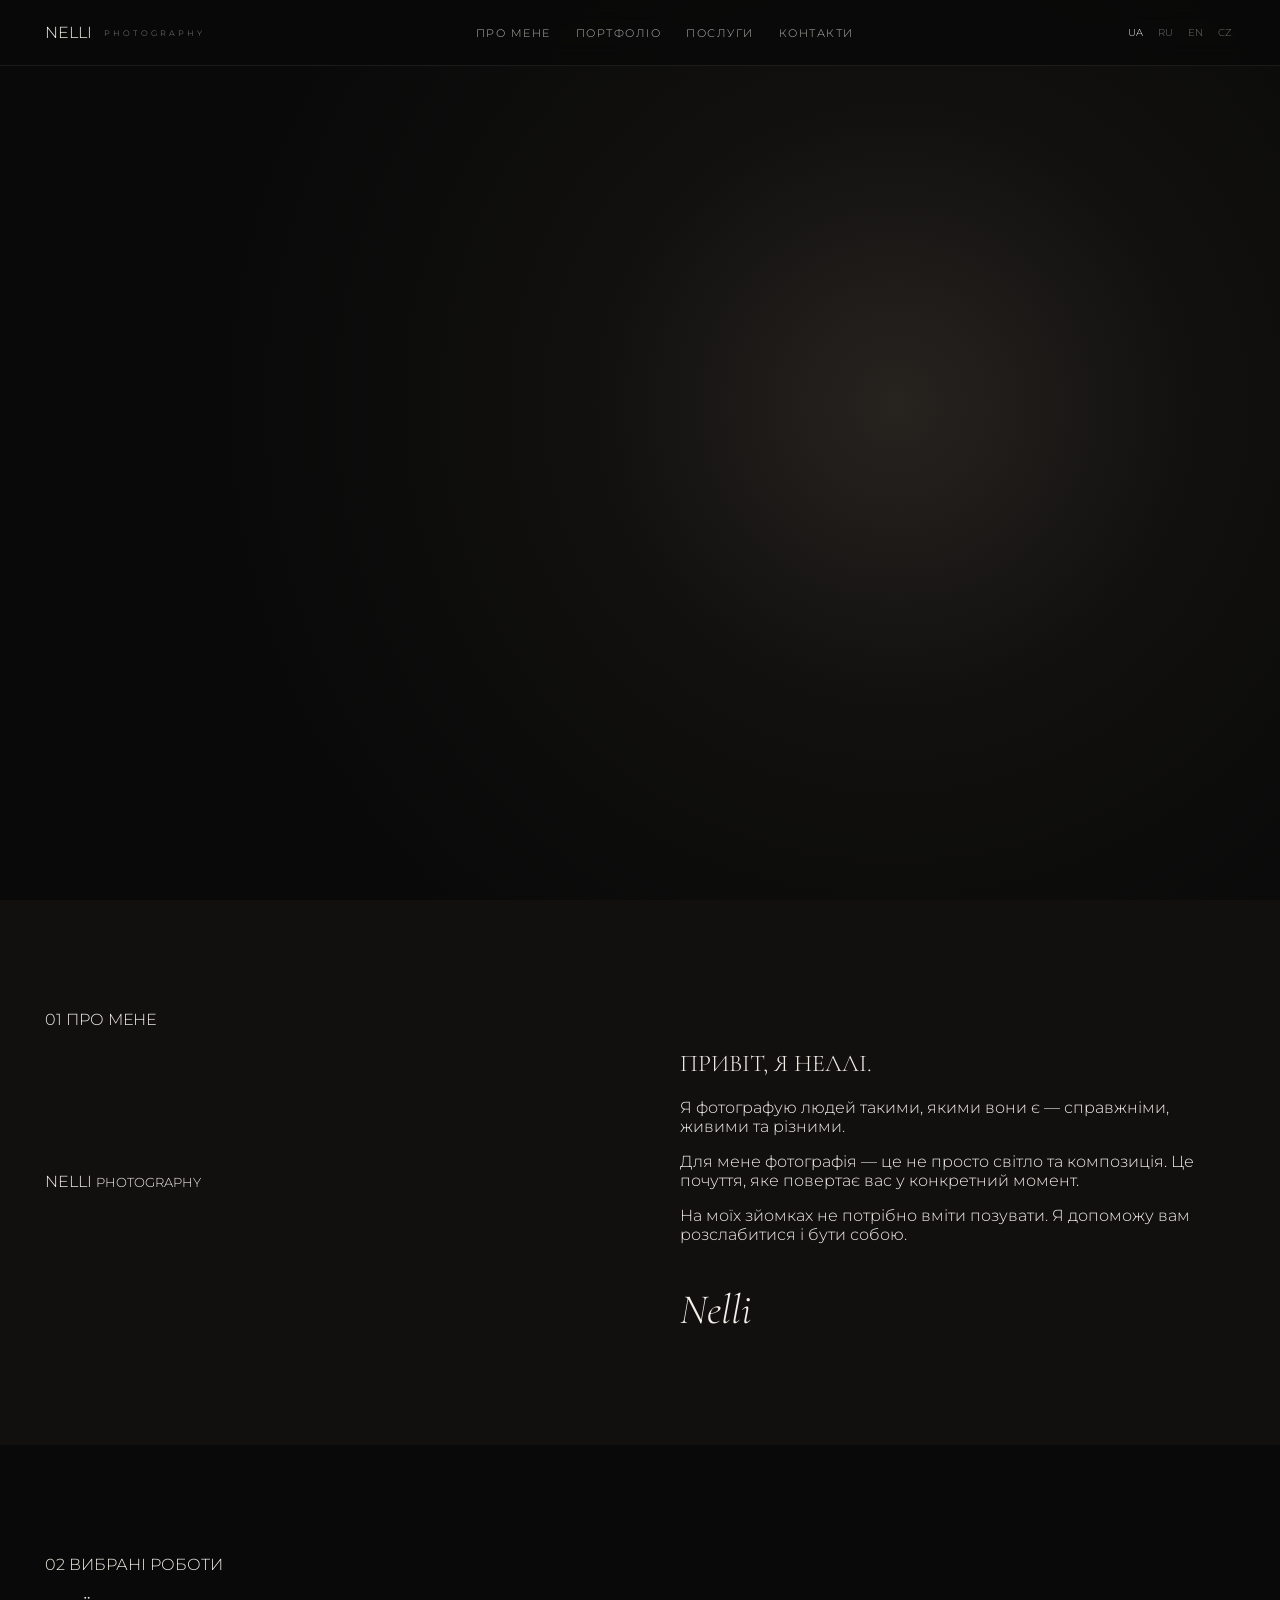
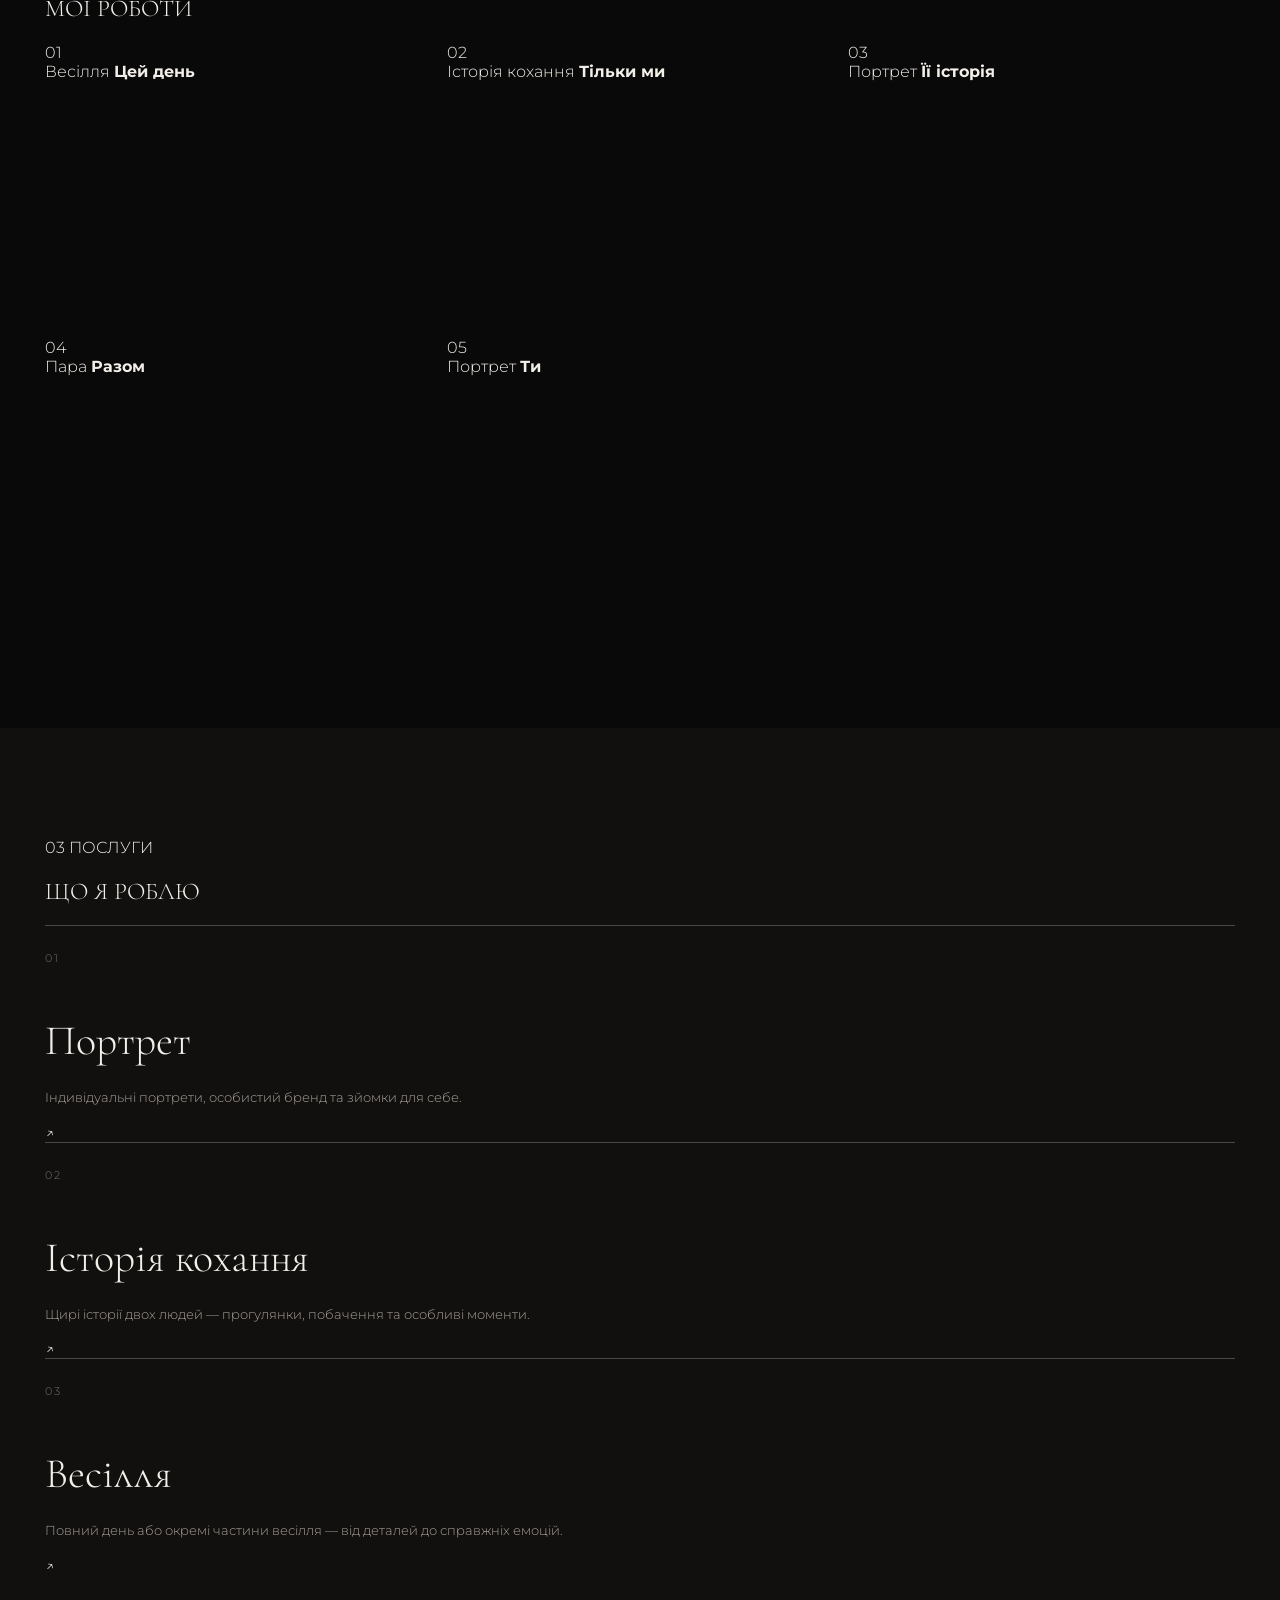
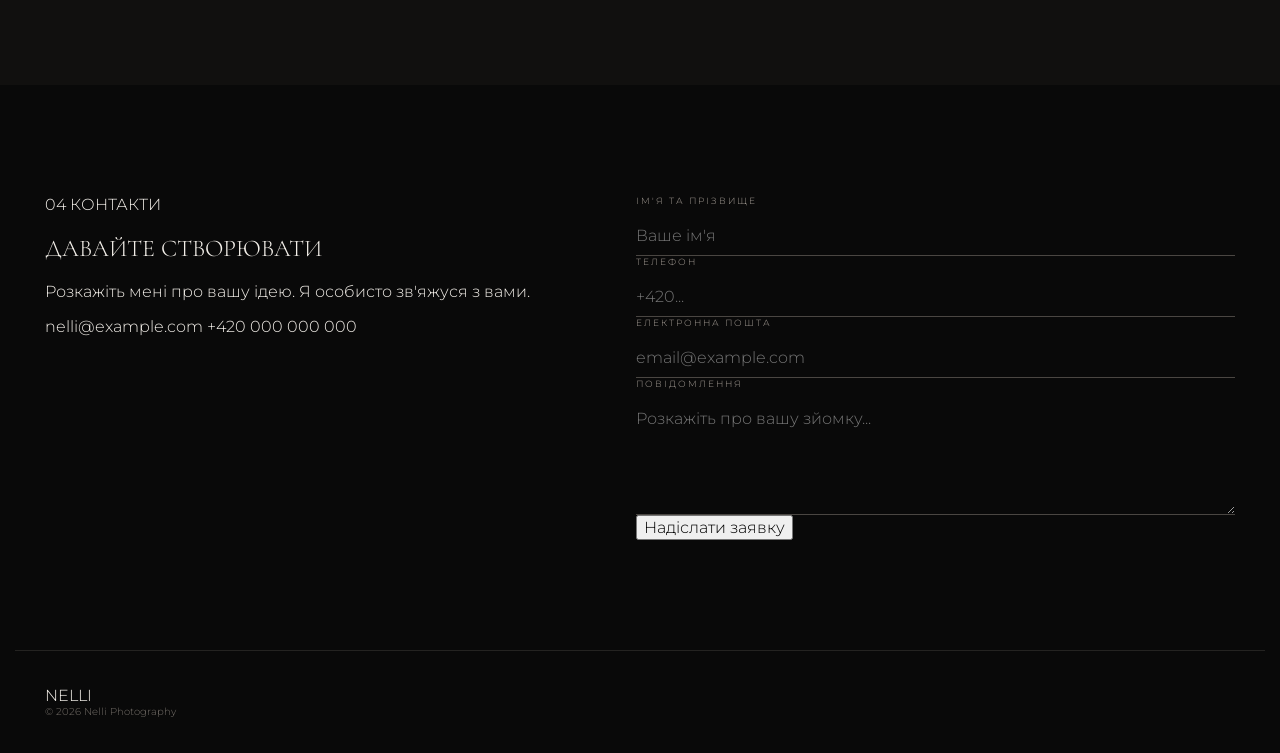
==== index.html @ fcbbcb60 "Refactor index.html for improved structure and content" ====
<!DOCTYPE html>
<html lang="uk">
<head>
    <meta charset="UTF-8">
    <meta name="viewport" content="width=device-width, initial-scale=1.0">

    <meta
        name="description"
        content="Nelli Photography — фотографія про людей, почуття та моменти."
    >

    <title>Nelli Photography</title>

    <link rel="preconnect" href="https://fonts.googleapis.com">
    <link rel="preconnect" href="https://fonts.gstatic.com" crossorigin>

    <link
        href="https://fonts.googleapis.com/css2?family=Cormorant+Garamond:wght@300;400;500;600;700&family=Montserrat:wght@300;400;500;600&display=swap"
        rel="stylesheet"
    >

    <link rel="stylesheet" href="style.css">
</head>

<body>

<header class="header">
    <div class="nav">

        <a href="#home" class="logo">
            <span class="logo-main">NELLI</span>
            <span class="logo-sub">PHOTOGRAPHY</span>
        </a>

        <nav class="nav-links">
            <a href="#about" data-t="aboutNav">Про мене</a>
            <a href="#portfolio" data-t="portfolioNav">Портфоліо</a>
            <a href="#services" data-t="servicesNav">Послуги</a>
            <a href="#contact" data-t="contactNav">Контакти</a>
        </nav>

        <div class="languages">
            <button class="lang active" data-lang="uk">UA</button>
            <button class="lang" data-lang="ru">RU</button>
            <button class="lang" data-lang="en">EN</button>
            <button class="lang" data-lang="cz">CZ</button>
        </div>

    </div>
</header>


<main>

    <!-- HERO -->

    <section class="hero" id="home">

        <div class="hero-overlay"></div>

        <div class="hero-content">

            <div class="eyebrow" data-t="heroEyebrow">
                ФОТОГРАФІЯ · ПРАГА · ЄВРОПА
            </div>

            <h1>
                <span data-t="hero1">ТВОЯ</span>
                <span data-t="hero2">ІСТОРІЯ</span>
            </h1>

            <p data-t="heroText">
                Фотографія про людей, почуття та моменти,
                які хочеться залишити з собою назавжди.
            </p>

            <a
                href="#contact"
                class="hero-button"
                data-t="heroButton"
            >
                Забронювати зйомку
            </a>

        </div>

        <div class="hero-bottom">
            <span>SCROLL</span>
            <span class="scroll-line"></span>
        </div>

    </section>


    <!-- ABOUT -->

    <section class="about section" id="about">

        <div class="container">

            <div class="section-label">
                <span>01</span>
                <span data-t="aboutEyebrow">ПРО МЕНЕ</span>
            </div>

            <div class="about-grid">

                <div class="about-image image-placeholder">
                    <div class="placeholder-inner">
                        <span>NELLI</span>
                        <small>PHOTOGRAPHY</small>
                    </div>
                </div>

                <div class="about-content">

                    <h2>
                        <span data-t="aboutTitle1">ПРИВІТ,</span>
                        <span data-t="aboutTitle2">Я НЕЛЛІ.</span>
                    </h2>

                    <div class="about-copy">

                        <p data-t="aboutText1">
                            Я фотографую людей такими, якими вони є —
                            справжніми, живими та різними.
                        </p>

                        <p data-t="aboutText2">
                            Для мене фотографія — це не просто світло
                            та композиція. Це почуття, яке повертає
                            вас у конкретний момент.
                        </p>

                        <p data-t="aboutText3">
                            На моїх зйомках не потрібно вміти позувати.
                            Я допоможу вам розслабитися і бути собою.
                        </p>

                    </div>

                    <div class="signature">Nelli</div>

                </div>

            </div>

        </div>

    </section>


    <!-- PORTFOLIO -->

    <section class="portfolio section" id="portfolio">

        <div class="container">

            <div class="section-heading">

                <div class="section-label">
                    <span>02</span>
                    <span data-t="portfolioEyebrow">
                        ВИБРАНІ РОБОТИ
                    </span>
                </div>

                <h2>
                    <span data-t="portfolioTitle1">МОЇ</span>
                    <span data-t="portfolioTitle2">РОБОТИ</span>
                </h2>

            </div>


            <div class="portfolio-grid">

                <article class="portfolio-item portfolio-large">
                    <div class="portfolio-placeholder">
                        <span>01</span>
                    </div>

                    <div class="portfolio-info">
                        <span data-t="wedding">Весілля</span>
                        <strong data-t="weddingWork">Цей день</strong>
                    </div>
                </article>


                <article class="portfolio-item portfolio-tall">
                    <div class="portfolio-placeholder">
                        <span>02</span>
                    </div>

                    <div class="portfolio-info">
                        <span data-t="love">Історія кохання</span>
                        <strong data-t="loveWork">Тільки ми</strong>
                    </div>
                </article>


                <article class="portfolio-item">
                    <div class="portfolio-placeholder">
                        <span>03</span>
                    </div>

                    <div class="portfolio-info">
                        <span data-t="portrait">Портрет</span>
                        <strong data-t="portraitWork">Її історія</strong>
                    </div>
                </article>


                <article class="portfolio-item">
                    <div class="portfolio-placeholder">
                        <span>04</span>
                    </div>

                    <div class="portfolio-info">
                        <span data-t="couple">Пара</span>
                        <strong data-t="coupleWork">Разом</strong>
                    </div>
                </article>


                <article class="portfolio-item">
                    <div class="portfolio-placeholder">
                        <span>05</span>
                    </div>

                    <div class="portfolio-info">
                        <span data-t="portrait">Портрет</span>
                        <strong data-t="youWork">Ти</strong>
                    </div>
                </article>

            </div>

        </div>

    </section>


    <!-- SERVICES -->

    <section class="services section" id="services">

        <div class="container">

            <div class="section-heading">

                <div class="section-label">
                    <span>03</span>
                    <span data-t="servicesEyebrow">ПОСЛУГИ</span>
                </div>

                <h2>
                    <span data-t="servicesTitle1">ЩО Я</span>
                    <span data-t="servicesTitle2">РОБЛЮ</span>
                </h2>

            </div>


            <div class="services-list">

                <article class="service">
                    <div class="service-number">01</div>

                    <div class="service-main">
                        <h3 data-t="portraitTitle">Портрет</h3>
                        <p data-t="portraitText">
                            Індивідуальні портрети, особистий бренд
                            та зйомки для себе.
                        </p>
                    </div>

                    <span class="service-arrow">↗</span>
                </article>


                <article class="service">
                    <div class="service-number">02</div>

                    <div class="service-main">
                        <h3 data-t="loveTitle">Історія кохання</h3>
                        <p data-t="loveText">
                            Щирі історії двох людей —
                            прогулянки, побачення та особливі моменти.
                        </p>
                    </div>

                    <span class="service-arrow">↗</span>
                </article>


                <article class="service">
                    <div class="service-number">03</div>

                    <div class="service-main">
                        <h3 data-t="weddingTitle">Весілля</h3>
                        <p data-t="weddingText">
                            Повний день або окремі частини весілля —
                            від деталей до справжніх емоцій.
                        </p>
                    </div>

                    <span class="service-arrow">↗</span>
                </article>

            </div>

        </div>

    </section>


    <!-- CONTACT -->

    <section class="contact section" id="contact">

        <div class="container">

            <div class="contact-grid">

                <div class="contact-intro">

                    <div class="section-label">
                        <span>04</span>
                        <span data-t="contactEyebrow">
                            КОНТАКТИ
                        </span>
                    </div>

                    <h2>
                        <span data-t="contactTitle1">ДАВАЙТЕ</span>
                        <span data-t="contactTitle2">СТВОРЮВАТИ</span>
                    </h2>

                    <p data-t="contactText">
                        Розкажіть мені про вашу ідею.
                        Я особисто зв'яжуся з вами.
                    </p>

                    <div class="contact-details">
                        <a href="mailto:nelli@example.com">
                            nelli@example.com
                        </a>

                        <a href="tel:+420000000000">
                            +420 000 000 000
                        </a>
                    </div>

                </div>


                <form
                    class="booking-form"
                    id="bookingForm"
                >

                    <div class="form-row">

                        <div class="field">
                            <label
                                for="name"
                                data-t="nameLabel"
                            >
                                Ім'я та прізвище
                            </label>

                            <input
                                id="name"
                                name="name"
                                type="text"
                                required
                                autocomplete="name"
                                data-placeholder="name"
                                placeholder="Ваше ім'я"
                            >
                        </div>


                        <div class="field">
                            <label
                                for="phone"
                                data-t="phoneLabel"
                            >
                                Телефон
                            </label>

                            <input
                                id="phone"
                                name="phone"
                                type="tel"
                                required
                                autocomplete="tel"
                                data-placeholder="phone"
                                placeholder="+420..."
                            >
                        </div>

                    </div>


                    <div class="field">
                        <label
                            for="email"
                            data-t="emailLabel"
                        >
                            Електронна пошта
                        </label>

                        <input
                            id="email"
                            name="email"
                            type="email"
                            autocomplete="email"
                            data-placeholder="email"
                            placeholder="email@example.com"
                        >
                    </div>


                    <div class="field">
                        <label
                            for="message"
                            data-t="messageLabel"
                        >
                            Повідомлення
                        </label>

                        <textarea
                            id="message"
                            name="message"
                            rows="5"
                            data-placeholder="message"
                            placeholder="Розкажіть про вашу зйомку..."
                        ></textarea>
                    </div>


                    <div class="form-footer">

                        <div
                            id="formMessage"
                            class="form-message"
                            aria-live="polite"
                        ></div>

                        <button
                            type="submit"
                            id="submitButton"
                            class="submit-button"
                            data-t="submit"
                        >
                            Надіслати заявку
                        </button>

                    </div>

                </form>

            </div>

        </div>

    </section>

</main>


<footer class="footer">

    <div class="footer-inner">

        <div class="footer-brand">
            NELLI
        </div>

        <div
            class="footer-copy"
            data-t="footer"
        >
            © 2026 Nelli Photography
        </div>

    </div>

</footer>


<script src="script.js"></script>

</body>
</html>
---- style.css ----
* {
  box-sizing: border-box;
  }

html {
scroll-behavior: smooth;
}

body {
margin: 0;
background: #090909;
color: #f2eee8;
font-family: "Montserrat", sans-serif;
font-weight: 300;
}

a {
color: inherit;
text-decoration: none;
}

button,
input,
textarea {
font: inherit;
}

header {
position: fixed;
top: 0;
left: 0;
width: 100%;
z-index: 100;
background: rgba(9, 9, 9, 0.92);
backdrop-filter: blur(12px);
border-bottom: 1px solid rgba(255,255,255,0.08);
}

.nav {
max-width: 1250px;
margin: auto;
padding: 22px 30px;
display: flex;
align-items: center;
justify-content: space-between;
}

.logo {
display: flex;
align-items: center;
gap: 12px;
}

.logo-mark {
width: 38px;
height: 38px;
border: 1px solid #f2eee8;
border-radius: 50%;
display: flex;
align-items: center;
justify-content: center;
font-family: "Cormorant Garamond", serif;
font-size: 24px;
}

.logo-name {
font-size: 17px;
letter-spacing: 5px;
}

.logo-sub {
font-size: 8px;
letter-spacing: 3px;
opacity: 0.55;
}

.nav-right {
display: flex;
align-items: center;
gap: 35px;
}

.nav-links {
display: flex;
gap: 25px;
}

.nav-links a {
font-size: 11px;
letter-spacing: 1.5px;
text-transform: uppercase;
opacity: 0.75;
transition: 0.25s;
}

.nav-links a:hover {
opacity: 1;
}

.languages {
display: flex;
gap: 7px;
}

.lang {
background: transparent;
border: 0;
color: #f2eee8;
opacity: 0.45;
cursor: pointer;
font-size: 10px;
padding: 4px;
}

.lang.active {
opacity: 1;
}

.hero {
min-height: 100vh;
display: flex;
align-items: center;
position: relative;
overflow: hidden;
}

.hero::before {
content: "";
position: absolute;
inset: 0;
background:
radial-gradient(circle at 70% 45%, #27231f 0%, #11100f 30%, #090909 68%);
}

.hero-inner {
position: relative;
z-index: 1;
max-width: 1250px;
width: 100%;
margin: auto;
padding: 150px 30px 80px;
}

.eyebrow {
color: #aaa29a;
font-size: 10px;
letter-spacing: 3px;
text-transform: uppercase;
margin-bottom: 25px;
}

h1,
h2,
h3 {
font-family: "Cormorant Garamond", serif;
font-weight: 300;
}

h1 {
margin: 0;
font-size: clamp(70px, 12vw, 170px);
line-height: 0.78;
letter-spacing: -5px;
}

.hero-text {
max-width: 470px;
margin: 45px 0 35px;
line-height: 1.8;
color: #aaa29a;
font-size: 14px;
}

.button,
.submit {
display: inline-block;
border: 1px solid #8f8880;
background: transparent;
color: #f2eee8;
padding: 15px 24px;
text-transform: uppercase;
letter-spacing: 2px;
font-size: 10px;
cursor: pointer;
transition: 0.25s;
}

.button:hover,
.submit:hover {
background: #f2eee8;
color: #090909;
}

.container {
max-width: 1250px;
margin: auto;
padding: 110px 30px;
}

.about {
background: #11100f;
}

.about-grid {
display: grid;
grid-template-columns: 1fr 1fr;
gap: 80px;
align-items: center;
}

.about-photo {
min-height: 650px;
}

.photo-placeholder {
background:
linear-gradient(135deg, #24211e, #121110);
display: flex;
align-items: center;
justify-content: center;
overflow: hidden;
}

.placeholder-text {
color: rgba(255,255,255,0.16);
text-align: center;
font-family: "Cormorant Garamond", serif;
font-size: 35px;
letter-spacing: 8px;
}

.section-title h2 {
margin: 0 0 45px;
font-size: clamp(55px, 7vw, 100px);
line-height: 0.8;
letter-spacing: -3px;
}

.about-text,
.contact-text {
max-width: 570px;
color: #aaa29a;
font-size: 14px;
line-height: 1.9;
margin-bottom: 25px;
}

.signature {
font-family: "Cormorant Garamond", serif;
font-size: 42px;
font-style: italic;
margin-top: 40px;
}

.portfolio {
background: #090909;
}

.portfolio-grid {
display: grid;
grid-template-columns: repeat(3, 1fr);
grid-auto-rows: 280px;
gap: 15px;
}

.work {
position: relative;
overflow: hidden;
min-height: 280px;
}

.work.big {
grid-column: span 2;
grid-row: span 2;
}

.work.tall {
grid-row: span 2;
}

.work .photo-placeholder {
width: 100%;
height: 100%;
}

.work-info {
position: absolute;
left: 20px;
bottom: 20px;
display: flex;
flex-direction: column;
gap: 5px;
z-index: 2;
}

.work-info small {
font-size: 9px;
letter-spacing: 2px;
text-transform: uppercase;
color: #aaa29a;
}

.work-info strong {
font-family: "Cormorant Garamond", serif;
font-size: 25px;
font-weight: 400;
}

.services {
background: #11100f;
}

.services-grid {
display: grid;
grid-template-columns: repeat(3, 1fr);
gap: 50px;
}

.service {
border-top: 1px solid #4a4642;
padding-top: 25px;
}

.service-number {
color: #77716b;
font-size: 11px;
letter-spacing: 2px;
}

.service h3 {
font-size: 42px;
margin: 50px 0 20px;
}

.service p {
color: #aaa29a;
line-height: 1.8;
font-size: 13px;
}

.contact {
background: #090909;
}

.contact-grid {
display: grid;
grid-template-columns: 0.9fr 1.1fr;
gap: 100px;
}

.contact-links {
display: flex;
flex-direction: column;
gap: 12px;
margin-top: 45px;
}

.contact-links a {
color: #aaa29a;
font-size: 13px;
}

.booking {
border-top: 1px solid #4a4642;
padding-top: 30px;
}

.form-grid {
display: grid;
grid-template-columns: 1fr 1fr;
gap: 30px 20px;
}

.field {
display: flex;
flex-direction: column;
gap: 10px;
}

.field.full {
grid-column: 1 / -1;
}

.field label {
color: #aaa29a;
font-size: 9px;
letter-spacing: 2px;
text-transform: uppercase;
}

.field input,
.field textarea {
width: 100%;
background: transparent;
border: 0;
border-bottom: 1px solid #4a4642;
color: #f2eee8;
outline: none;
padding: 10px 0;
}

.field textarea {
min-height: 100px;
resize: vertical;
}

.form-bottom {
margin-top: 35px;
display: flex;
align-items: center;
justify-content: space-between;
gap: 20px;
}

#formMessage {
font-size: 11px;
color: #aaa29a;
}

.submit:disabled {
opacity: 0.5;
cursor: wait;
}

footer {
border-top: 1px solid #242321;
}

.footer {
max-width: 1250px;
margin: auto;
padding: 35px 30px;
display: flex;
justify-content: space-between;
align-items: center;
}

.footer-name {
letter-spacing: 5px;
font-size: 12px;
}

.footer-copy {
color: #77716b;
font-size: 10px;
}

@media (max-width: 800px) {

```
.nav {
    padding: 16px 20px;
}

.nav-right {
    gap: 15px;
}

.nav-links {
    display: none;
}

.hero-inner {
    padding: 130px 20px 70px;
}

h1 {
    font-size: 75px;
}

.container {
    padding: 80px 20px;
}

.about-grid,
.contact-grid {
    grid-template-columns: 1fr;
    gap: 50px;
}

.about-photo {
    min-height: 450px;
}

.portfolio-grid {
    grid-template-columns: 1fr 1fr;
    grid-auto-rows: 230px;
}

.work.big {
    grid-column: span 2;
    grid-row: span 1;
}

.work.tall {
    grid-row: span 1;
}

.services-grid {
    grid-template-columns: 1fr;
    gap: 45px;
}

.form-grid {
    grid-template-columns: 1fr;
}

.field.full {
    grid-column: auto;
}

.form-bottom {
    align-items: flex-start;
    flex-direction: column;
}

.footer {
    padding: 30px 20px;
    flex-direction: column;
    gap: 15px;
    align-items: flex-start;
}
```

}
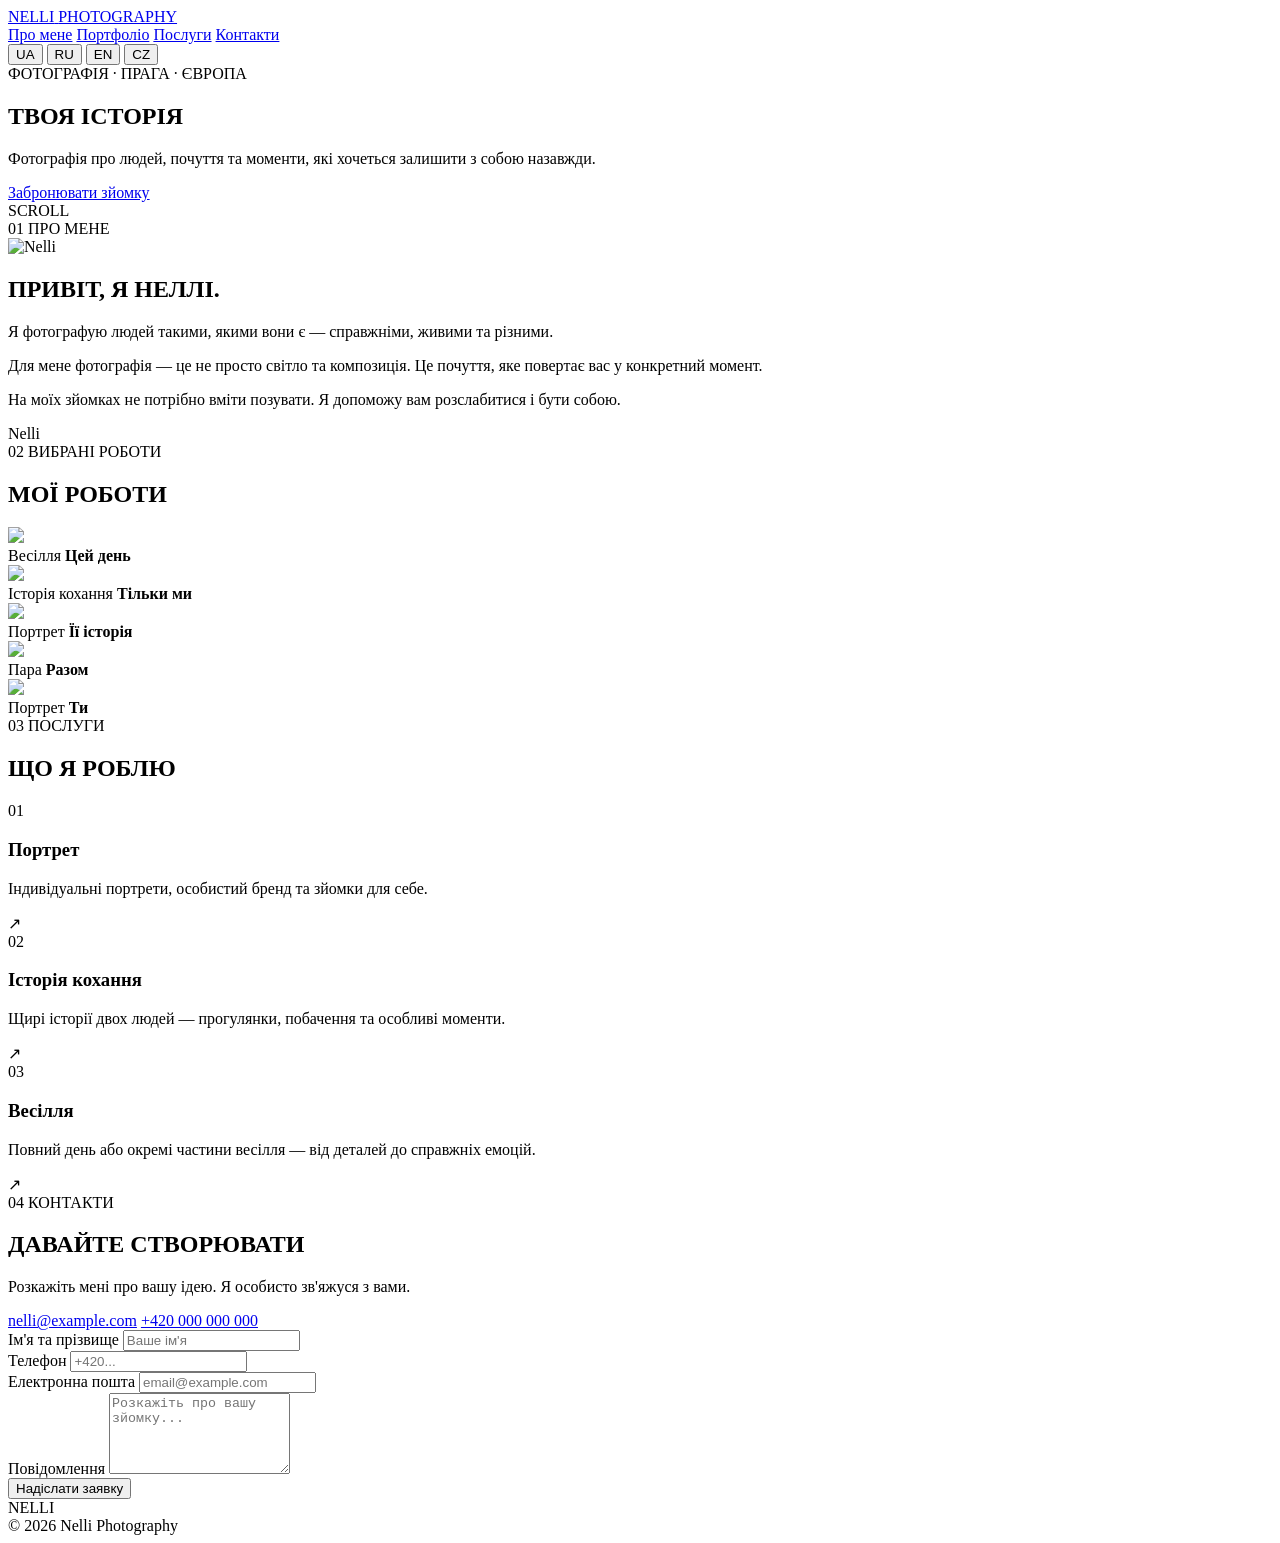
==== commit 59562791: "Improve i18n, portfolio images, lightbox, contact form UX, and admin security fixes" ====
--- a/index.html
+++ b/index.html
@@ -76,7 +76,7 @@
 
             <a
                 href="#contact"
-                class="hero-button"
+                class="hero-button button"
                 data-t="heroButton"
             >
                 Забронювати зйомку
@@ -105,11 +105,8 @@
 
             <div class="about-grid">
 
-                <div class="about-image image-placeholder">
-                    <div class="placeholder-inner">
-                        <span>NELLI</span>
-                        <small>PHOTOGRAPHY</small>
-                    </div>
+                <div class="about-photo">
+                    <img src="assets/images/about.jpg" alt="Nelli" id="aboutImage">
                 </div>
 
                 <div class="about-content">
@@ -172,62 +169,42 @@
 
             </div>
 
-
             <div class="portfolio-grid">
 
-                <article class="portfolio-item portfolio-large">
-                    <div class="portfolio-placeholder">
-                        <span>01</span>
-                    </div>
-
+                <article class="work big">
+                    <img src="assets/images/portfolio-1.jpg" loading="lazy">
                     <div class="portfolio-info">
                         <span data-t="wedding">Весілля</span>
                         <strong data-t="weddingWork">Цей день</strong>
                     </div>
                 </article>
 
-
-                <article class="portfolio-item portfolio-tall">
-                    <div class="portfolio-placeholder">
-                        <span>02</span>
-                    </div>
-
+                <article class="work tall">
+                    <img src="assets/images/portfolio-2.jpg" loading="lazy">
                     <div class="portfolio-info">
                         <span data-t="love">Історія кохання</span>
                         <strong data-t="loveWork">Тільки ми</strong>
                     </div>
                 </article>
 
-
-                <article class="portfolio-item">
-                    <div class="portfolio-placeholder">
-                        <span>03</span>
-                    </div>
-
+                <article class="work">
+                    <img src="assets/images/portfolio-3.jpg" loading="lazy">
                     <div class="portfolio-info">
                         <span data-t="portrait">Портрет</span>
                         <strong data-t="portraitWork">Її історія</strong>
                     </div>
                 </article>
 
-
-                <article class="portfolio-item">
-                    <div class="portfolio-placeholder">
-                        <span>04</span>
-                    </div>
-
+                <article class="work">
+                    <img src="assets/images/portfolio-4.jpg" loading="lazy">
                     <div class="portfolio-info">
                         <span data-t="couple">Пара</span>
                         <strong data-t="coupleWork">Разом</strong>
                     </div>
                 </article>
 
-
-                <article class="portfolio-item">
-                    <div class="portfolio-placeholder">
-                        <span>05</span>
-                    </div>
-
+                <article class="work">
+                    <img src="assets/images/portfolio-5.jpg" loading="lazy">
                     <div class="portfolio-info">
                         <span data-t="portrait">Портрет</span>
                         <strong data-t="youWork">Ти</strong>
@@ -260,7 +237,6 @@
                 </h2>
 
             </div>
-
 
             <div class="services-list">
 
@@ -278,7 +254,6 @@
                     <span class="service-arrow">↗</span>
                 </article>
 
-
                 <article class="service">
                     <div class="service-number">02</div>
 
@@ -293,7 +268,6 @@
                     <span class="service-arrow">↗</span>
                 </article>
 
-
                 <article class="service">
                     <div class="service-number">03</div>
 
@@ -343,17 +317,12 @@
                     </p>
 
                     <div class="contact-details">
-                        <a href="mailto:nelli@example.com">
-                            nelli@example.com
-                        </a>
-
-                        <a href="tel:+420000000000">
-                            +420 000 000 000
-                        </a>
+                        <a href="#" id="contactEmail">nelli@example.com</a>
+
+                        <a href="#" id="contactPhone">+420 000 000 000</a>
                     </div>
 
                 </div>
-
 
                 <form
                     class="booking-form"
@@ -381,7 +350,6 @@
                             >
                         </div>
 
-
                         <div class="field">
                             <label
                                 for="phone"
@@ -403,7 +371,6 @@
 
                     </div>
 
-
                     <div class="field">
                         <label
                             for="email"
@@ -422,7 +389,6 @@
                         >
                     </div>
 
-
                     <div class="field">
                         <label
                             for="message"
@@ -439,7 +405,6 @@
                             placeholder="Розкажіть про вашу зйомку..."
                         ></textarea>
                     </div>
-
 
                     <div class="form-footer">
 
@@ -470,7 +435,6 @@
 
 </main>
 
-
 <footer class="footer">
 
     <div class="footer-inner">
@@ -490,6 +454,15 @@
 
 </footer>
 
+<!-- LIGHTBOX -->
+<div id="lightbox" class="lightbox hidden" aria-hidden="true">
+    <div class="lightbox-backdrop" data-close></div>
+    <div class="lightbox-content">
+        <button class="lightbox-close" aria-label="Close" data-close>✕</button>
+        <img id="lightboxImage" src="" alt="">
+        <div id="lightboxCaption" class="lightbox-caption"></div>
+    </div>
+</div>
 
 <script src="script.js"></script>
 
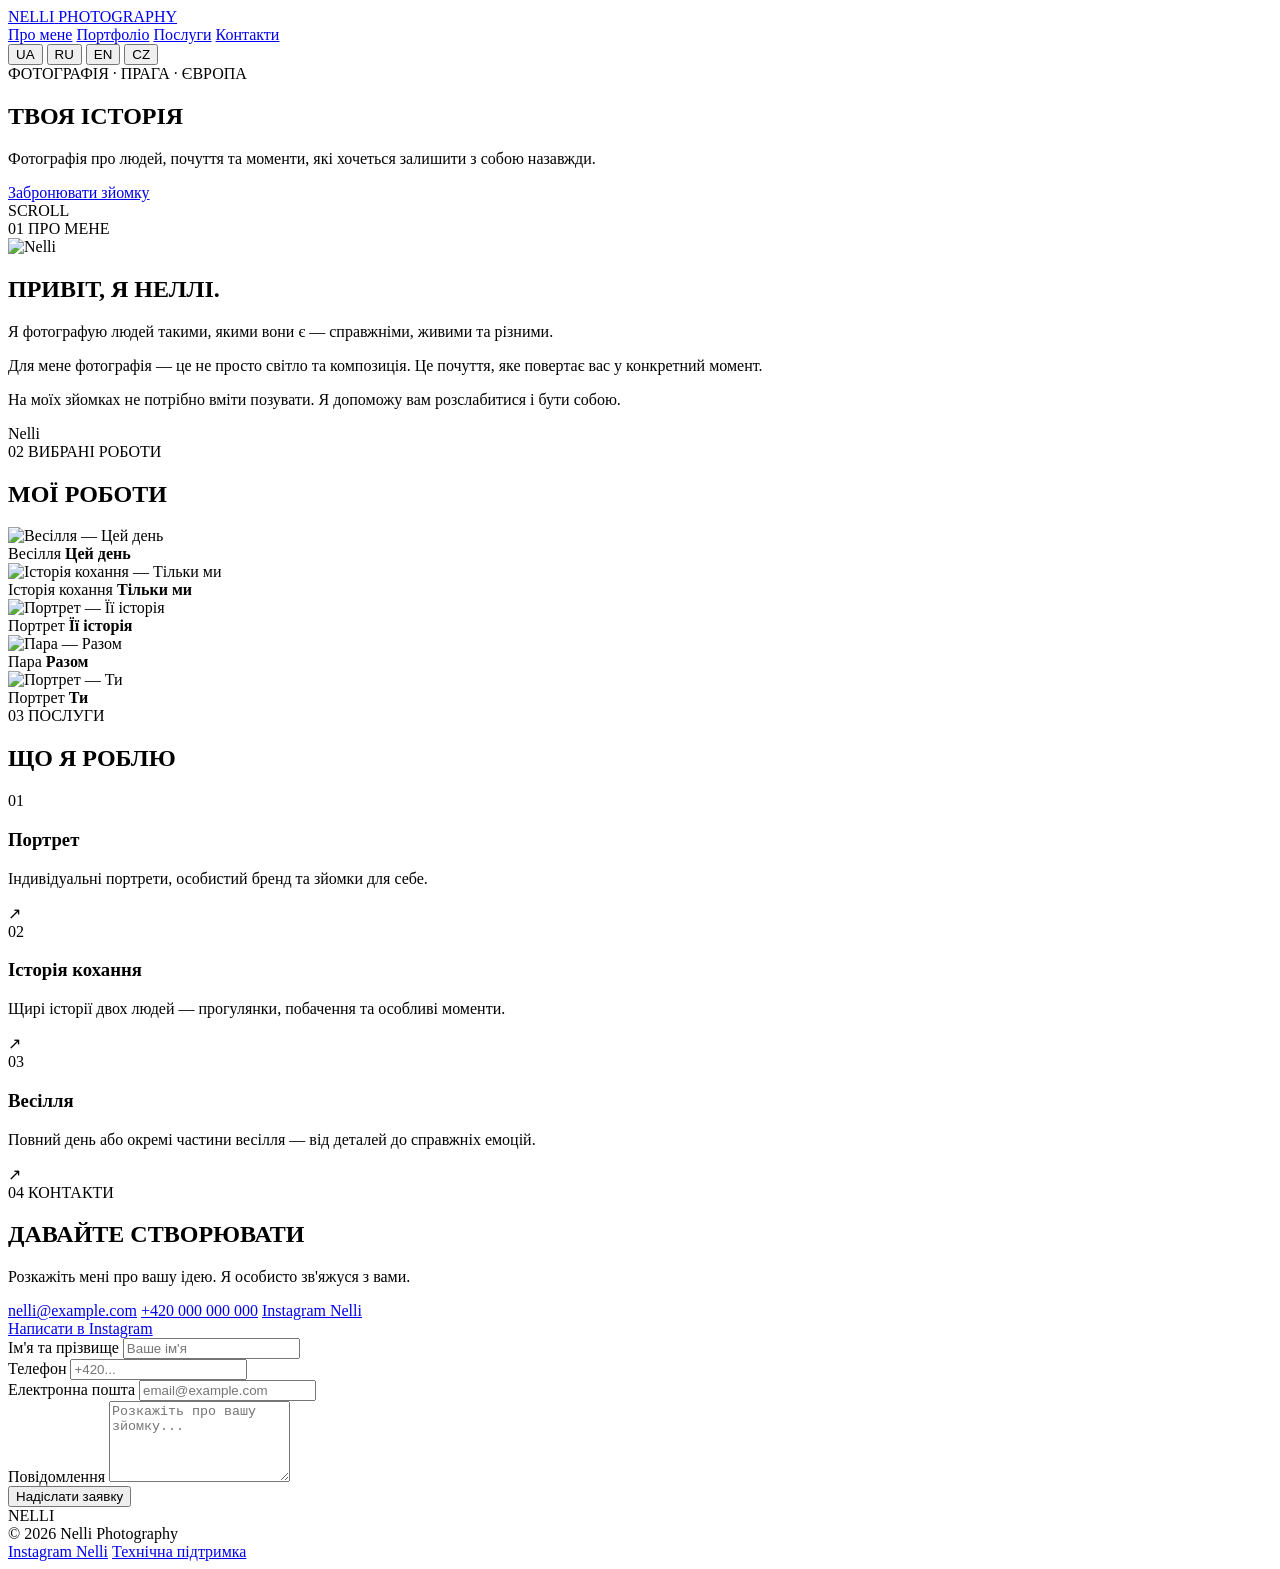
==== commit df37dbcb: "Add Instagram links (Nelli and Technical Support) to Contact and Footer; integrate with i18n" ====
--- a/index.html
+++ b/index.html
@@ -172,7 +172,7 @@
             <div class="portfolio-grid">
 
                 <article class="work big">
-                    <img src="assets/images/portfolio-1.jpg" loading="lazy">
+                    <img src="assets/images/portfolio-1.jpg" loading="lazy" alt="Весілля — Цей день">
                     <div class="portfolio-info">
                         <span data-t="wedding">Весілля</span>
                         <strong data-t="weddingWork">Цей день</strong>
@@ -180,7 +180,7 @@
                 </article>
 
                 <article class="work tall">
-                    <img src="assets/images/portfolio-2.jpg" loading="lazy">
+                    <img src="assets/images/portfolio-2.jpg" loading="lazy" alt="Історія кохання — Тільки ми">
                     <div class="portfolio-info">
                         <span data-t="love">Історія кохання</span>
                         <strong data-t="loveWork">Тільки ми</strong>
@@ -188,7 +188,7 @@
                 </article>
 
                 <article class="work">
-                    <img src="assets/images/portfolio-3.jpg" loading="lazy">
+                    <img src="assets/images/portfolio-3.jpg" loading="lazy" alt="Портрет — Її історія">
                     <div class="portfolio-info">
                         <span data-t="portrait">Портрет</span>
                         <strong data-t="portraitWork">Її історія</strong>
@@ -196,7 +196,7 @@
                 </article>
 
                 <article class="work">
-                    <img src="assets/images/portfolio-4.jpg" loading="lazy">
+                    <img src="assets/images/portfolio-4.jpg" loading="lazy" alt="Пара — Разом">
                     <div class="portfolio-info">
                         <span data-t="couple">Пара</span>
                         <strong data-t="coupleWork">Разом</strong>
@@ -204,7 +204,7 @@
                 </article>
 
                 <article class="work">
-                    <img src="assets/images/portfolio-5.jpg" loading="lazy">
+                    <img src="assets/images/portfolio-5.jpg" loading="lazy" alt="Портрет — Ти">
                     <div class="portfolio-info">
                         <span data-t="portrait">Портрет</span>
                         <strong data-t="youWork">Ти</strong>
@@ -320,7 +320,12 @@
                         <a href="#" id="contactEmail">nelli@example.com</a>
 
                         <a href="#" id="contactPhone">+420 000 000 000</a>
-                    </div>
+
+                        <a href="https://www.instagram.com/nelli_photo_prague/" id="contactInstagram" data-t="instagramNelli" target="_blank" rel="noopener noreferrer">Instagram Nelli</a>
+
+                    </div>
+
+                    <a href="https://www.instagram.com/paparazzi_praha/" id="supportButton" class="instagram-support" data-t="supportButton" target="_blank" rel="noopener noreferrer">Написати в Instagram</a>
 
                 </div>
 
@@ -450,6 +455,11 @@
             © 2026 Nelli Photography
         </div>
 
+        <div class="footer-links">
+            <a href="https://www.instagram.com/nelli_photo_prague/" target="_blank" rel="noopener noreferrer" data-t="instagramNelli">Instagram Nelli</a>
+            <a href="https://www.instagram.com/paparazzi_praha/" target="_blank" rel="noopener noreferrer" data-t="supportLabel">Технічна підтримка</a>
+        </div>
+
     </div>
 
 </footer>
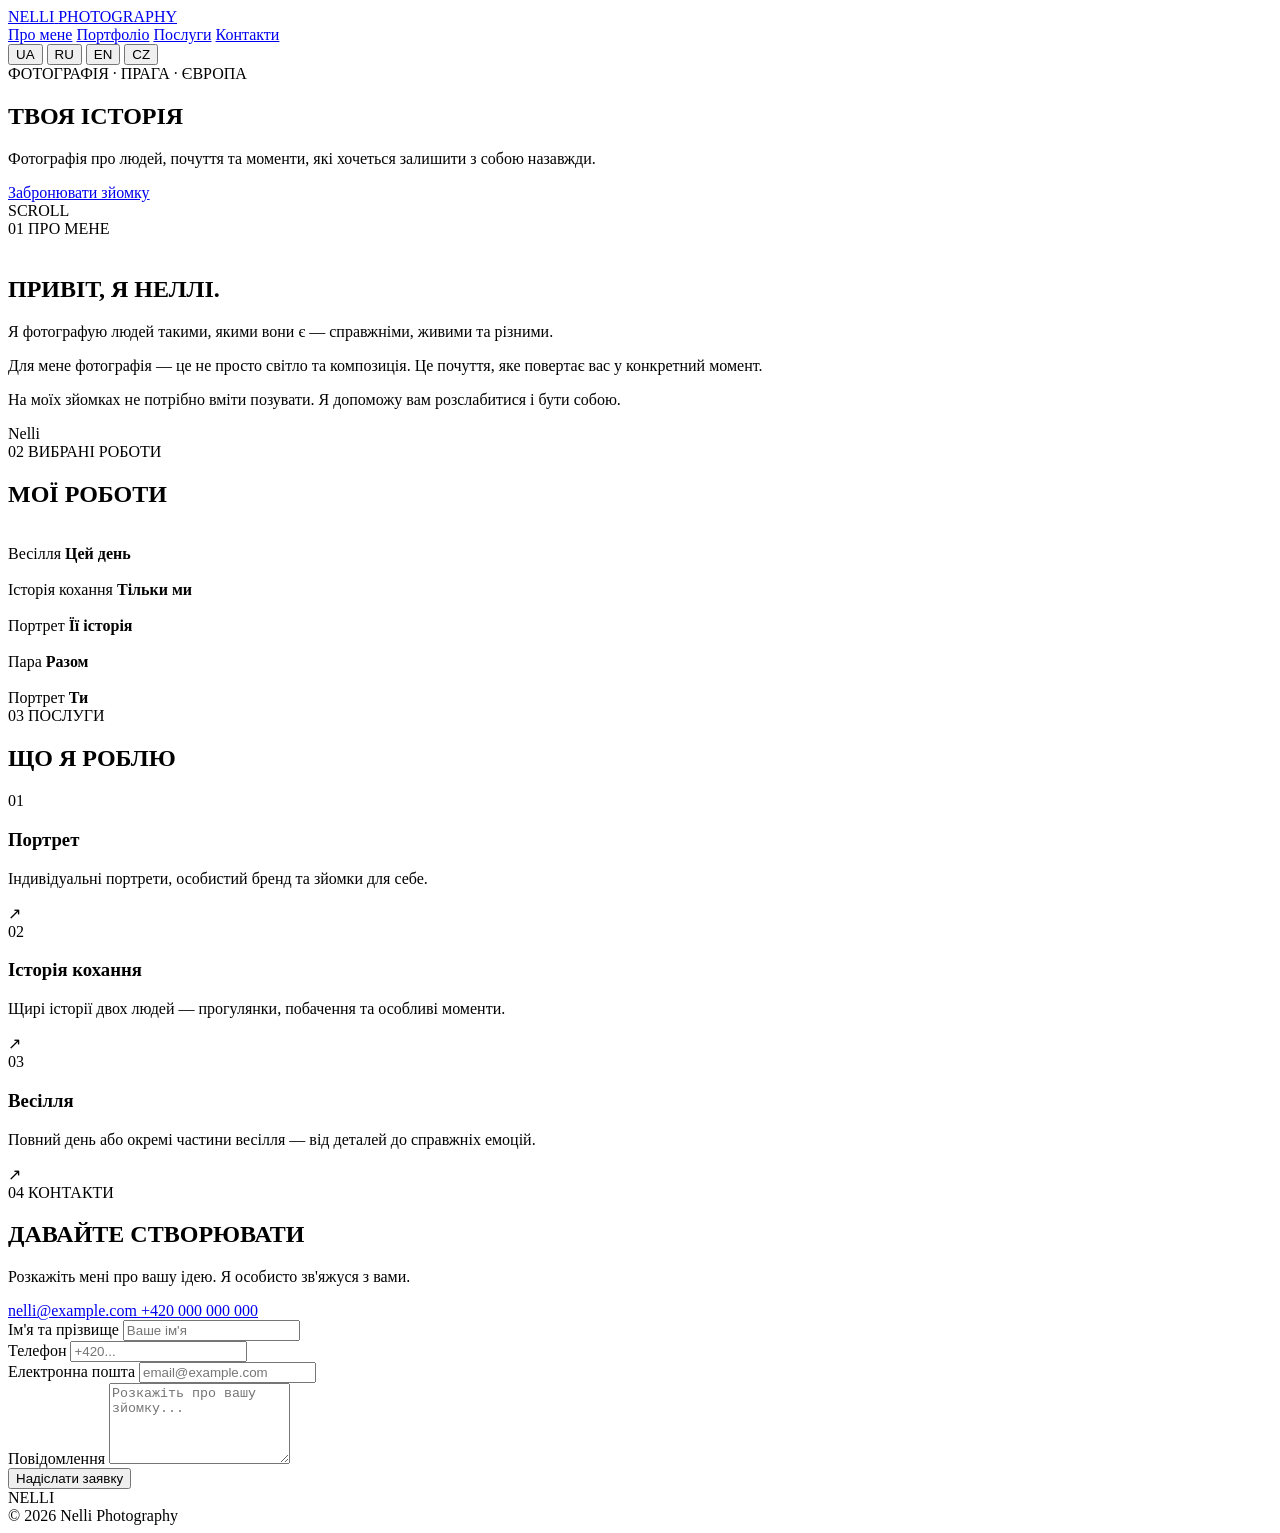
==== commit f6a03e3c: "feat: replace placeholders with assets, add IDs for JS (about photo, contact links, portfolio images" ====
--- a/index.html
+++ b/index.html
@@ -106,7 +106,7 @@
             <div class="about-grid">
 
                 <div class="about-photo">
-                    <img src="assets/images/about.jpg" alt="Nelli" id="aboutImage">
+                    <img src="assets/images/about.jpg" alt="" id="aboutPhoto">
                 </div>
 
                 <div class="about-content">
@@ -169,47 +169,48 @@
 
             </div>
 
+
             <div class="portfolio-grid">
 
-                <article class="work big">
-                    <img src="assets/images/portfolio-1.jpg" loading="lazy" alt="Весілля — Цей день">
+                <div class="work big" data-index="1" data-alt-key="wedding">
+                    <img src="assets/images/portfolio-1.jpg" alt=""/>
                     <div class="portfolio-info">
                         <span data-t="wedding">Весілля</span>
                         <strong data-t="weddingWork">Цей день</strong>
                     </div>
-                </article>
-
-                <article class="work tall">
-                    <img src="assets/images/portfolio-2.jpg" loading="lazy" alt="Історія кохання — Тільки ми">
+                </div>
+
+                <div class="work tall" data-index="2" data-alt-key="love">
+                    <img src="assets/images/portfolio-2.jpg" alt=""/>
                     <div class="portfolio-info">
                         <span data-t="love">Історія кохання</span>
                         <strong data-t="loveWork">Тільки ми</strong>
                     </div>
-                </article>
-
-                <article class="work">
-                    <img src="assets/images/portfolio-3.jpg" loading="lazy" alt="Портрет — Її історія">
+                </div>
+
+                <div class="work" data-index="3" data-alt-key="portrait">
+                    <img src="assets/images/portfolio-3.jpg" alt=""/>
                     <div class="portfolio-info">
                         <span data-t="portrait">Портрет</span>
                         <strong data-t="portraitWork">Її історія</strong>
                     </div>
-                </article>
-
-                <article class="work">
-                    <img src="assets/images/portfolio-4.jpg" loading="lazy" alt="Пара — Разом">
+                </div>
+
+                <div class="work" data-index="4" data-alt-key="couple">
+                    <img src="assets/images/portfolio-4.jpg" alt=""/>
                     <div class="portfolio-info">
                         <span data-t="couple">Пара</span>
                         <strong data-t="coupleWork">Разом</strong>
                     </div>
-                </article>
-
-                <article class="work">
-                    <img src="assets/images/portfolio-5.jpg" loading="lazy" alt="Портрет — Ти">
+                </div>
+
+                <div class="work" data-index="5" data-alt-key="portrait">
+                    <img src="assets/images/portfolio-5.jpg" alt=""/>
                     <div class="portfolio-info">
                         <span data-t="portrait">Портрет</span>
                         <strong data-t="youWork">Ти</strong>
                     </div>
-                </article>
+                </div>
 
             </div>
 
@@ -237,6 +238,7 @@
                 </h2>
 
             </div>
+
 
             <div class="services-list">
 
@@ -254,6 +256,7 @@
                     <span class="service-arrow">↗</span>
                 </article>
 
+
                 <article class="service">
                     <div class="service-number">02</div>
 
@@ -268,6 +271,7 @@
                     <span class="service-arrow">↗</span>
                 </article>
 
+
                 <article class="service">
                     <div class="service-number">03</div>
 
@@ -317,17 +321,17 @@
                     </p>
 
                     <div class="contact-details">
-                        <a href="#" id="contactEmail">nelli@example.com</a>
-
-                        <a href="#" id="contactPhone">+420 000 000 000</a>
-
-                        <a href="https://www.instagram.com/nelli_photo_prague/" id="contactInstagram" data-t="instagramNelli" target="_blank" rel="noopener noreferrer">Instagram Nelli</a>
-
-                    </div>
-
-                    <a href="https://www.instagram.com/paparazzi_praha/" id="supportButton" class="instagram-support" data-t="supportButton" target="_blank" rel="noopener noreferrer">Написати в Instagram</a>
-
-                </div>
+                        <a href="mailto:nelli@example.com" id="contactEmail">
+                            nelli@example.com
+                        </a>
+
+                        <a href="tel:+420000000000" id="contactPhone">
+                            +420 000 000 000
+                        </a>
+                    </div>
+
+                </div>
+
 
                 <form
                     class="booking-form"
@@ -355,6 +359,7 @@
                             >
                         </div>
 
+
                         <div class="field">
                             <label
                                 for="phone"
@@ -376,6 +381,7 @@
 
                     </div>
 
+
                     <div class="field">
                         <label
                             for="email"
@@ -394,6 +400,7 @@
                         >
                     </div>
 
+
                     <div class="field">
                         <label
                             for="message"
@@ -410,6 +417,7 @@
                             placeholder="Розкажіть про вашу зйомку..."
                         ></textarea>
                     </div>
+
 
                     <div class="form-footer">
 
@@ -440,6 +448,7 @@
 
 </main>
 
+
 <footer class="footer">
 
     <div class="footer-inner">
@@ -455,24 +464,10 @@
             © 2026 Nelli Photography
         </div>
 
-        <div class="footer-links">
-            <a href="https://www.instagram.com/nelli_photo_prague/" target="_blank" rel="noopener noreferrer" data-t="instagramNelli">Instagram Nelli</a>
-            <a href="https://www.instagram.com/paparazzi_praha/" target="_blank" rel="noopener noreferrer" data-t="supportLabel">Технічна підтримка</a>
-        </div>
-
     </div>
 
 </footer>
 
-<!-- LIGHTBOX -->
-<div id="lightbox" class="lightbox hidden" aria-hidden="true">
-    <div class="lightbox-backdrop" data-close></div>
-    <div class="lightbox-content">
-        <button class="lightbox-close" aria-label="Close" data-close>✕</button>
-        <img id="lightboxImage" src="" alt="">
-        <div id="lightboxCaption" class="lightbox-caption"></div>
-    </div>
-</div>
 
 <script src="script.js"></script>
 
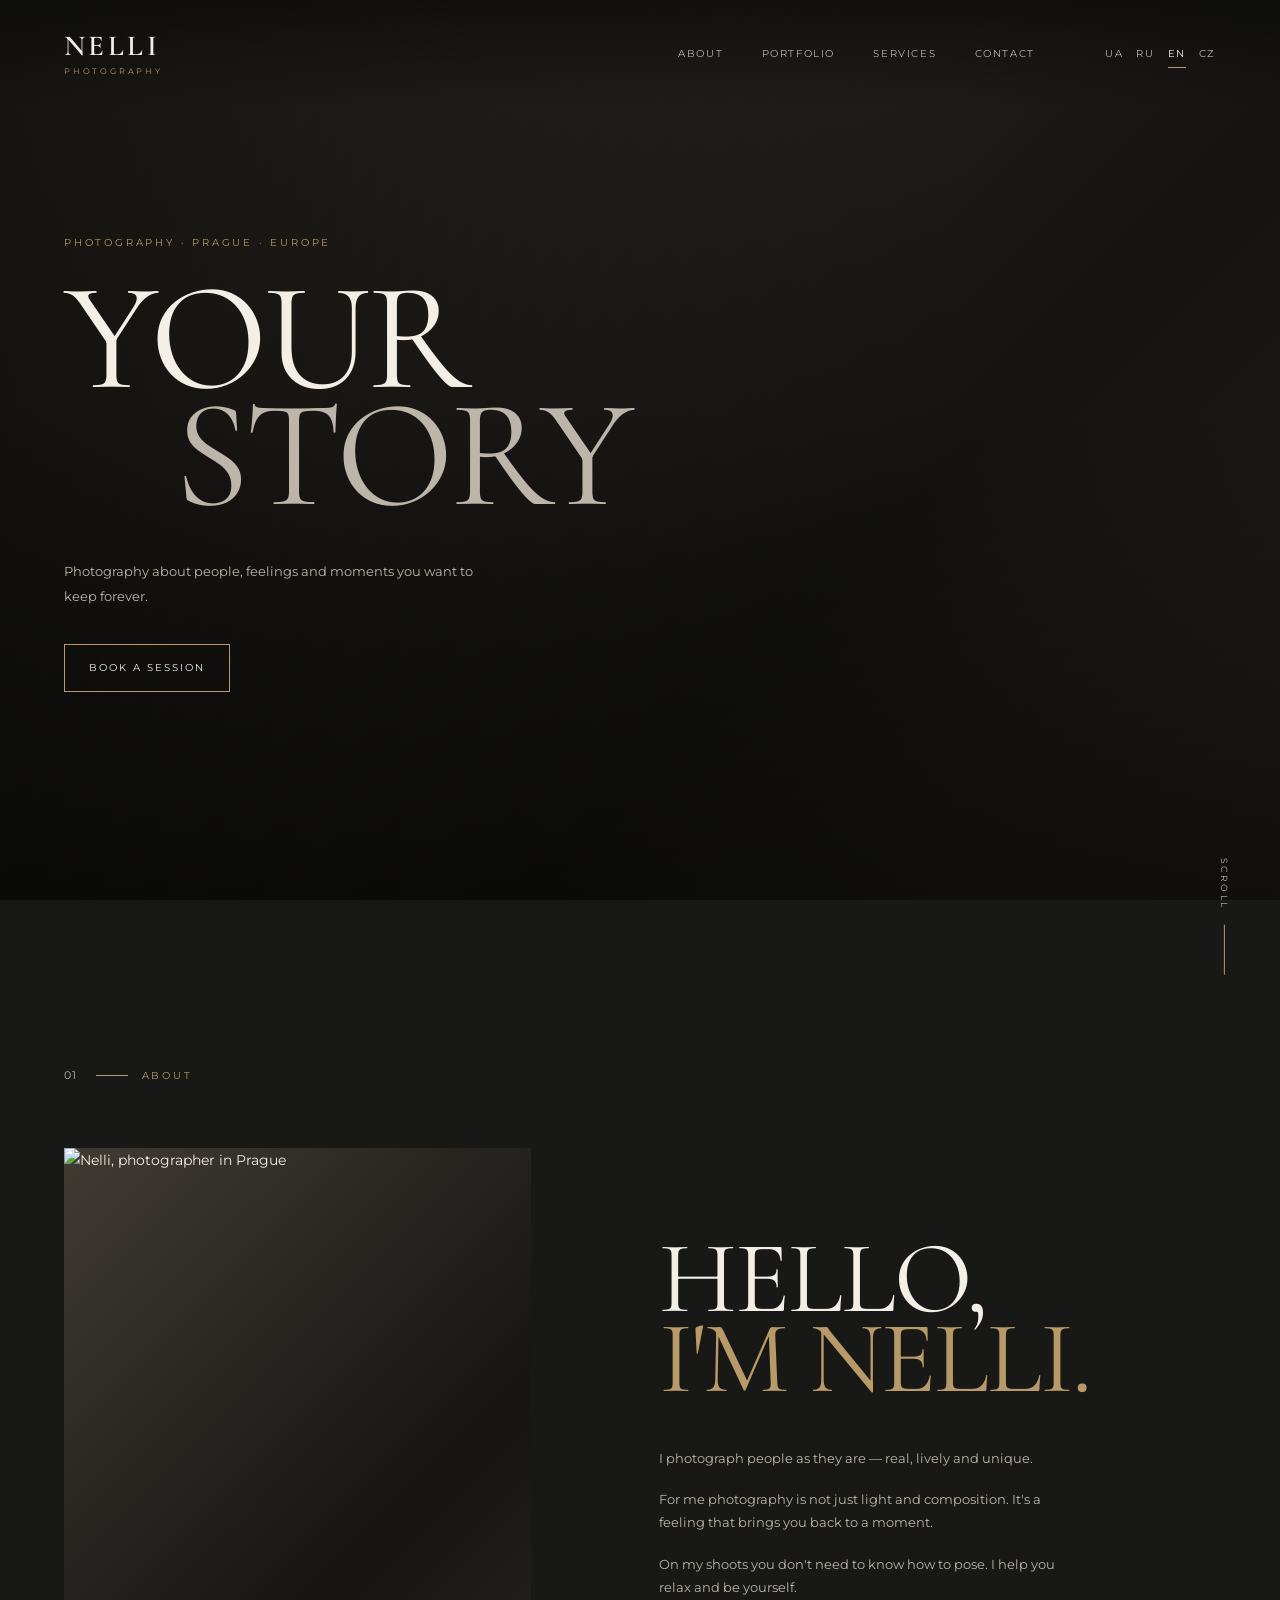
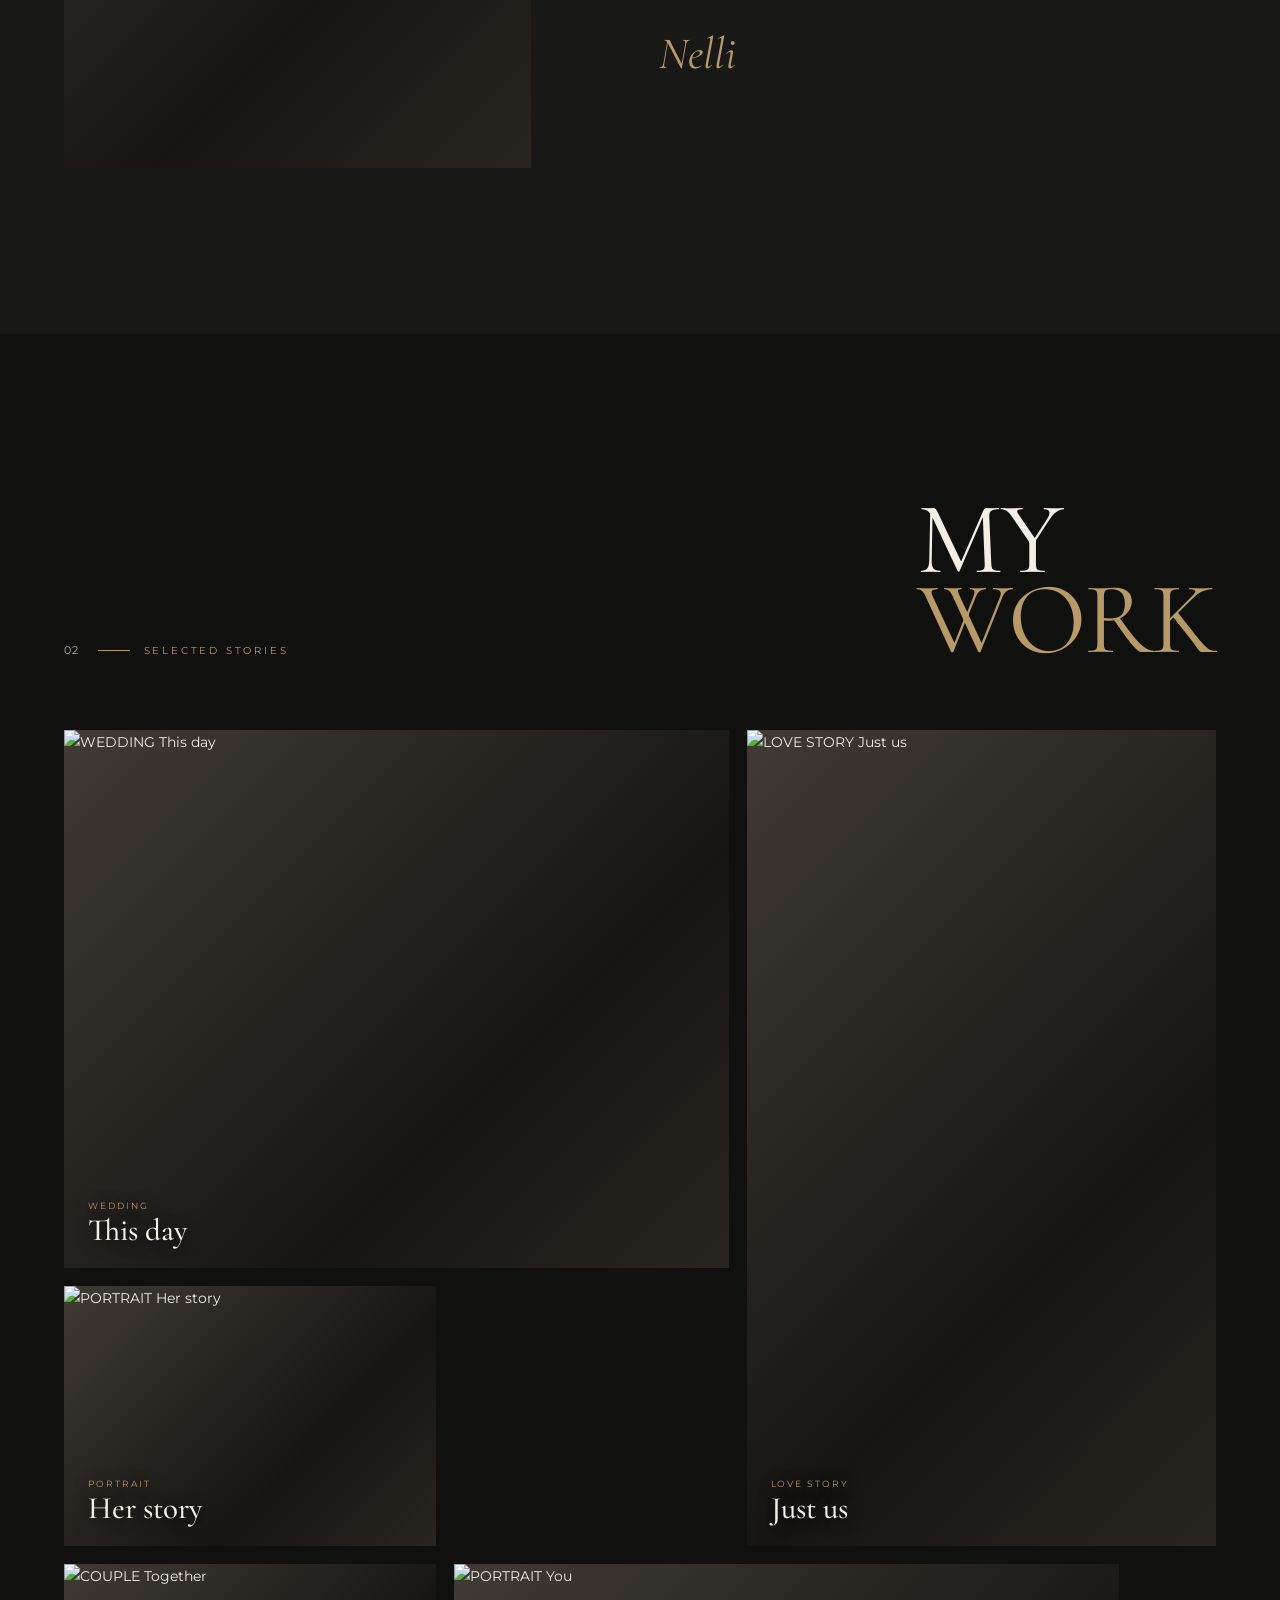
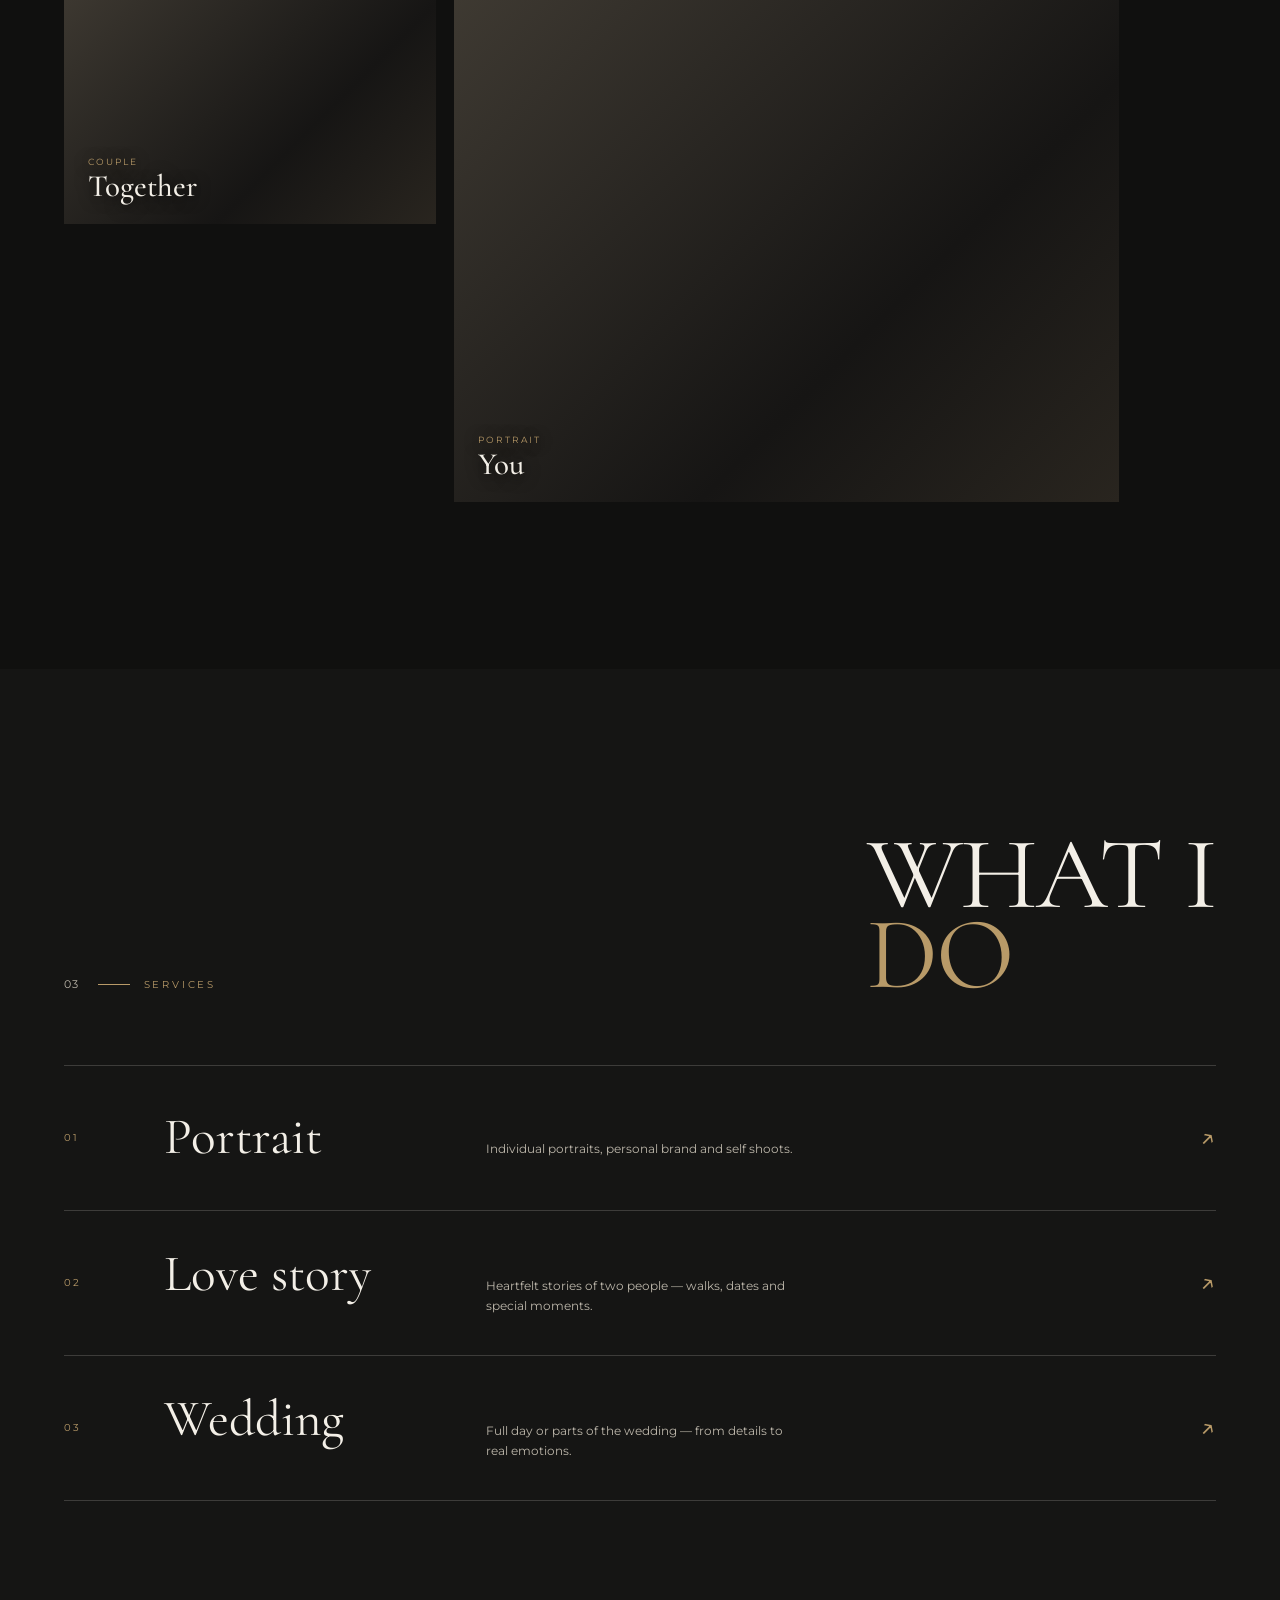
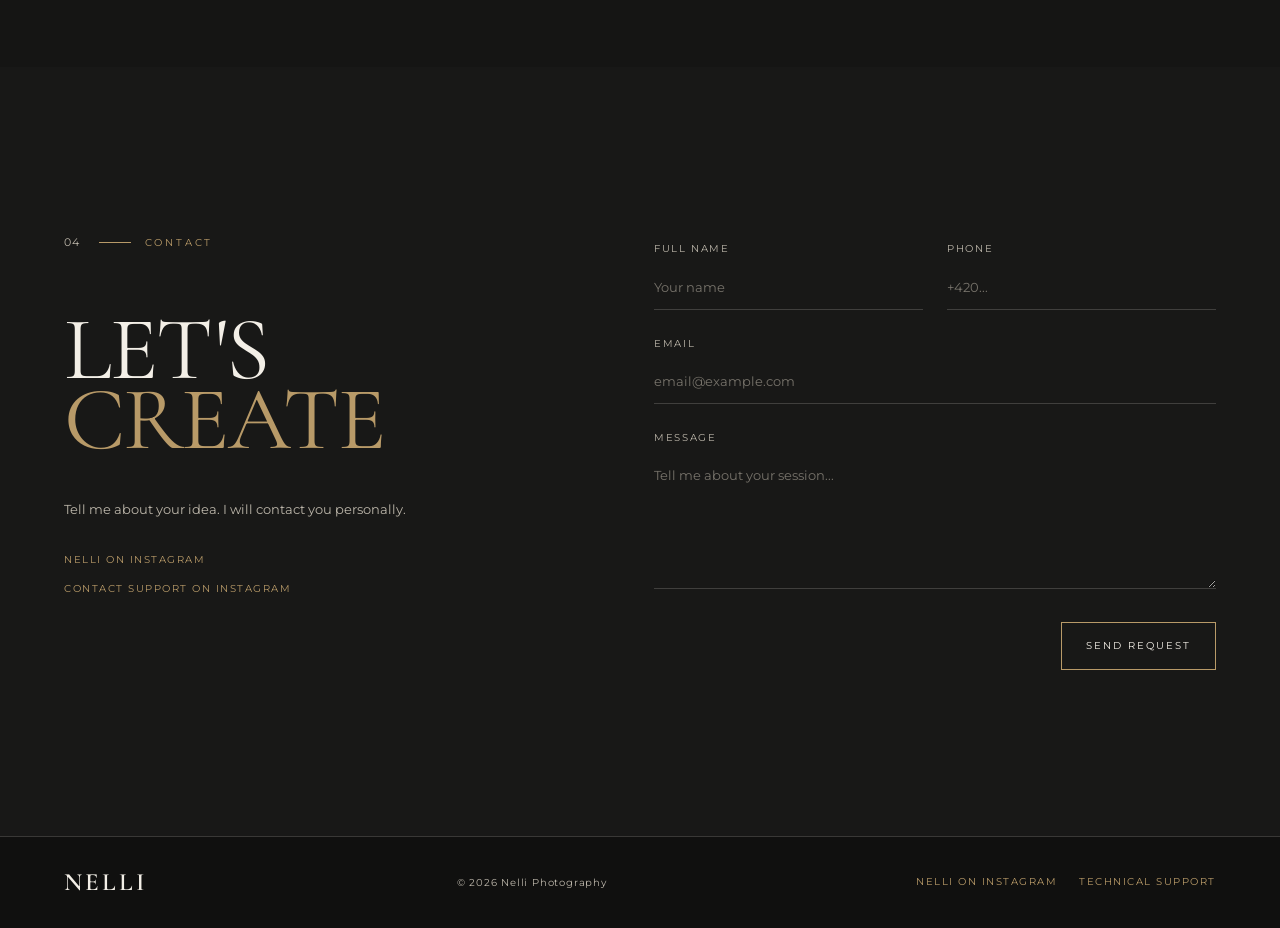
==== commit e7e8a9cf: "Create premium Nelli Photography site design" ====
--- a/index.html
+++ b/index.html
@@ -9,7 +9,14 @@
         content="Nelli Photography — фотографія про людей, почуття та моменти."
     >
 
+    <meta property="og:title" content="Nelli Photography">
+    <meta property="og:description" content="Photography about people, feelings and unforgettable moments.">
+    <meta property="og:type" content="website">
+    <meta property="og:image" content="assets/images/about.jpg">
+
     <title>Nelli Photography</title>
+
+    <link rel="icon" href="assets/images/logo.png" type="image/png">
 
     <link rel="preconnect" href="https://fonts.googleapis.com">
     <link rel="preconnect" href="https://fonts.gstatic.com" crossorigin>
@@ -32,12 +39,23 @@
             <span class="logo-sub">PHOTOGRAPHY</span>
         </a>
 
-        <nav class="nav-links">
+        <nav class="nav-links" id="primary-navigation">
             <a href="#about" data-t="aboutNav">Про мене</a>
             <a href="#portfolio" data-t="portfolioNav">Портфоліо</a>
             <a href="#services" data-t="servicesNav">Послуги</a>
             <a href="#contact" data-t="contactNav">Контакти</a>
         </nav>
+
+        <button
+            class="nav-toggle"
+            type="button"
+            aria-label="Open menu"
+            aria-controls="primary-navigation"
+            aria-expanded="false"
+        >
+            <span></span>
+            <span></span>
+        </button>
 
         <div class="languages">
             <button class="lang active" data-lang="uk">UA</button>
@@ -106,7 +124,7 @@
             <div class="about-grid">
 
                 <div class="about-photo">
-                    <img src="assets/images/about.jpg" alt="" id="aboutPhoto">
+                    <img src="assets/images/about.jpg" alt="Nelli, photographer in Prague" id="aboutPhoto">
                 </div>
 
                 <div class="about-content">
@@ -173,7 +191,7 @@
             <div class="portfolio-grid">
 
                 <div class="work big" data-index="1" data-alt-key="wedding">
-                    <img src="assets/images/portfolio-1.jpg" alt=""/>
+                    <img src="assets/images/portfolio-1.jpg" alt="Wedding photography"/>
                     <div class="portfolio-info">
                         <span data-t="wedding">Весілля</span>
                         <strong data-t="weddingWork">Цей день</strong>
@@ -181,7 +199,7 @@
                 </div>
 
                 <div class="work tall" data-index="2" data-alt-key="love">
-                    <img src="assets/images/portfolio-2.jpg" alt=""/>
+                    <img src="assets/images/portfolio-2.jpg" alt="Love story photography"/>
                     <div class="portfolio-info">
                         <span data-t="love">Історія кохання</span>
                         <strong data-t="loveWork">Тільки ми</strong>
@@ -189,7 +207,7 @@
                 </div>
 
                 <div class="work" data-index="3" data-alt-key="portrait">
-                    <img src="assets/images/portfolio-3.jpg" alt=""/>
+                    <img src="assets/images/portfolio-3.jpg" alt="Portrait photography"/>
                     <div class="portfolio-info">
                         <span data-t="portrait">Портрет</span>
                         <strong data-t="portraitWork">Її історія</strong>
@@ -197,7 +215,7 @@
                 </div>
 
                 <div class="work" data-index="4" data-alt-key="couple">
-                    <img src="assets/images/portfolio-4.jpg" alt=""/>
+                    <img src="assets/images/portfolio-4.jpg" alt="Couple photography"/>
                     <div class="portfolio-info">
                         <span data-t="couple">Пара</span>
                         <strong data-t="coupleWork">Разом</strong>
@@ -205,7 +223,7 @@
                 </div>
 
                 <div class="work" data-index="5" data-alt-key="portrait">
-                    <img src="assets/images/portfolio-5.jpg" alt=""/>
+                    <img src="assets/images/portfolio-5.jpg" alt="Portrait photography"/>
                     <div class="portfolio-info">
                         <span data-t="portrait">Портрет</span>
                         <strong data-t="youWork">Ти</strong>
@@ -321,12 +339,11 @@
                     </p>
 
                     <div class="contact-details">
-                        <a href="mailto:nelli@example.com" id="contactEmail">
-                            nelli@example.com
+                        <a href="https://www.instagram.com/nelli_photo_prague/" target="_blank" rel="noopener noreferrer" data-t="instagramNelli">
+                            Instagram Nelli
                         </a>
-
-                        <a href="tel:+420000000000" id="contactPhone">
-                            +420 000 000 000
+                        <a href="https://www.instagram.com/paparazzi_praha/" target="_blank" rel="noopener noreferrer" data-t="supportButton">
+                            Технічна підтримка
                         </a>
                     </div>
 
@@ -464,9 +481,23 @@
             © 2026 Nelli Photography
         </div>
 
+        <div class="footer-links">
+            <a href="https://www.instagram.com/nelli_photo_prague/" target="_blank" rel="noopener noreferrer" data-t="instagramNelli">Instagram Nelli</a>
+            <a href="https://www.instagram.com/paparazzi_praha/" target="_blank" rel="noopener noreferrer" data-t="supportLabel">Technical Support</a>
+        </div>
+
     </div>
 
 </footer>
+
+<div class="lightbox hidden" id="lightbox" aria-hidden="true" role="dialog" aria-modal="true" aria-label="Image preview">
+    <div class="lightbox-backdrop" data-close="true"></div>
+    <div class="lightbox-content">
+        <button class="lightbox-close" type="button" aria-label="Close image preview" data-close="true">×</button>
+        <img id="lightboxImage" src="" alt="">
+        <div class="lightbox-caption" id="lightboxCaption"></div>
+    </div>
+</div>
 
 
 <script src="script.js"></script>
--- a/style.css
+++ b/style.css
@@ -0,0 +1,173 @@
+:root {
+    --ink: #10100f;
+    --ink-soft: #181817;
+    --cream: #f3efe7;
+    --cream-muted: #bcb6aa;
+    --gold: #b89a68;
+    --line: rgba(243, 239, 231, 0.18);
+    --line-soft: rgba(243, 239, 231, 0.09);
+    --max: 1440px;
+    --gutter: clamp(24px, 5vw, 88px);
+}
+
+* { box-sizing: border-box; }
+html { scroll-behavior: smooth; }
+body { margin: 0; background: var(--ink); color: var(--cream); font-family: 'Montserrat', sans-serif; font-size: 14px; line-height: 1.75; overflow-x: hidden; }
+body.no-scroll { overflow: hidden; }
+a { color: inherit; text-decoration: none; }
+button, input, textarea { font: inherit; }
+:focus-visible { outline: 1px solid var(--gold); outline-offset: 5px; }
+
+.header { position: absolute; inset: 0 0 auto; z-index: 20; background: linear-gradient(to bottom, rgba(10,10,9,.7), transparent); }
+.nav { display: flex; align-items: center; justify-content: space-between; gap: 32px; max-width: var(--max); min-height: 108px; margin: auto; padding: 0 var(--gutter); }
+.logo { display: inline-flex; flex-direction: column; line-height: 1; }
+.logo-main { font: 600 29px/.9 'Cormorant Garamond', serif; letter-spacing: .12em; }
+.logo-sub { margin-top: 8px; color: var(--gold); font-size: 8px; letter-spacing: .35em; }
+.nav-links, .languages { display: flex; align-items: center; }
+.nav-links { gap: clamp(20px, 3vw, 48px); margin-left: auto; }
+.nav-links a, .lang { color: var(--cream-muted); font-size: 10px; letter-spacing: .16em; text-transform: uppercase; transition: color 240ms ease; }
+.nav-links a:hover, .nav-links a:focus-visible, .lang:hover, .lang.active { color: var(--cream); }
+.languages { gap: 13px; margin-left: clamp(20px, 3vw, 52px); }
+.lang { padding: 5px 0; border: 0; background: transparent; cursor: pointer; }
+.lang.active { border-bottom: 1px solid var(--gold); }
+.nav-toggle { display: none; border: 0; background: transparent; color: var(--cream); cursor: pointer; padding: 10px 0 10px 10px; }
+.nav-toggle span { display: block; width: 25px; height: 1px; margin: 6px 0; background: currentColor; transition: transform 200ms ease; }
+
+.hero { position: relative; display: flex; align-items: center; min-height: min(900px, 100vh); background: #24221f url('assets/images/about.jpg') center / cover no-repeat; }
+.hero::before, .about-photo::before, .work::before { content: ''; position: absolute; inset: 0; background: linear-gradient(135deg, #403b33, #161514 65%, #29251f); z-index: 0; }
+.hero-overlay { position: absolute; inset: 0; z-index: 1; background: linear-gradient(90deg, rgba(8,8,7,.75), rgba(8,8,7,.15) 75%), linear-gradient(0deg, rgba(8,8,7,.7), transparent 55%); }
+.hero-content { position: relative; z-index: 2; width: min(760px, 100%); margin: 116px var(--gutter) 90px; }
+.eyebrow, .section-label { color: var(--gold); font-size: 10px; letter-spacing: .28em; text-transform: uppercase; }
+.eyebrow { margin-bottom: 28px; }
+.hero h1, h2, h3 { font-family: 'Cormorant Garamond', serif; font-weight: 400; }
+.hero h1 { max-width: 730px; margin: 0; font-size: clamp(76px, 12vw, 176px); line-height: .76; letter-spacing: -.025em; text-transform: uppercase; }
+.hero h1 span, h2 span { display: block; }
+.hero h1 span:last-child { padding-left: 15%; color: var(--cream-muted); }
+.hero-content p { max-width: 430px; margin: 46px 0 35px; color: var(--cream-muted); font-size: 13px; line-height: 1.9; }
+.hero-button, .submit-button { display: inline-flex; align-items: center; justify-content: center; min-height: 48px; padding: 0 24px; border: 1px solid var(--gold); color: var(--cream); font-size: 10px; letter-spacing: .2em; text-transform: uppercase; transition: background 240ms ease, color 240ms ease; }
+.hero-button:hover, .submit-button:hover { background: var(--gold); color: var(--ink); }
+.hero-bottom { position: absolute; right: var(--gutter); bottom: 42px; z-index: 2; display: flex; align-items: center; gap: 15px; color: var(--cream-muted); font-size: 9px; letter-spacing: .28em; transform: rotate(90deg) translateX(100%); transform-origin: right bottom; }
+.scroll-line { display: block; width: 50px; height: 1px; background: var(--gold); }
+
+.section { padding: clamp(100px, 13vw, 190px) 0; }
+.container { width: min(var(--max), calc(100% - 2 * var(--gutter))); margin: auto; }
+.section-label { display: flex; align-items: center; gap: 18px; margin-bottom: 62px; }
+.section-label span:first-child { color: var(--cream-muted); font-size: 11px; letter-spacing: .12em; }
+.section-label span:last-child::before { content: ''; display: inline-block; width: 32px; height: 1px; margin: 0 14px 3px 0; background: var(--gold); }
+.about { background: var(--ink-soft); }
+.about-grid { display: grid; grid-template-columns: minmax(300px, .84fr) minmax(300px, 1fr); gap: clamp(56px, 10vw, 160px); align-items: center; }
+.about-photo { position: relative; min-height: 620px; overflow: hidden; background: #28251f; }
+.about-photo img, .work img { position: relative; z-index: 1; display: block; width: 100%; height: 100%; object-fit: cover; transition: transform 900ms cubic-bezier(.2,.65,.2,1); }
+.about-photo img { min-height: 620px; }
+.about-content h2, .section-heading h2, .contact-intro h2 { margin: 0; font-size: clamp(66px, 8vw, 124px); line-height: .78; letter-spacing: -.02em; text-transform: uppercase; }
+.about-content h2 span:last-child, .section-heading h2 span:last-child, .contact-intro h2 span:last-child { color: var(--gold); }
+.about-copy { max-width: 410px; margin: 48px 0 33px; color: var(--cream-muted); font-size: 13px; }
+.about-copy p { margin: 0 0 19px; }
+.signature { color: var(--gold); font: italic 400 45px/1 'Cormorant Garamond', serif; }
+
+.portfolio { background: var(--ink); }
+.section-heading { display: flex; align-items: end; justify-content: space-between; gap: 40px; margin-bottom: 70px; }
+.section-heading .section-label { margin-bottom: 0; }
+.portfolio-grid { display: grid; grid-template-columns: repeat(12, 1fr); grid-auto-rows: 260px; gap: 18px; }
+.work { position: relative; min-height: 0; overflow: hidden; background: #28251f; cursor: pointer; }
+.work.big { grid-column: span 7; grid-row: span 2; }
+.work.tall { grid-column: span 5; grid-row: span 3; }
+.work:nth-child(3), .work:nth-child(4) { grid-column: span 4; grid-row: span 1; }
+.work:nth-child(5) { grid-column: span 7; grid-row: span 2; }
+.work:hover img, .about-photo:hover img { transform: scale(1.04); }
+.portfolio-info { position: absolute; right: 24px; bottom: 22px; left: 24px; z-index: 2; display: flex; flex-direction: column; color: var(--cream); text-shadow: 0 2px 16px #000; }
+.portfolio-info span { color: var(--gold); font-size: 9px; letter-spacing: .22em; text-transform: uppercase; }
+.portfolio-info strong { font: 500 31px/1.05 'Cormorant Garamond', serif; }
+
+.services { background: #151514; }
+.services-list { border-top: 1px solid var(--line); }
+.service { display: grid; grid-template-columns: 100px 1fr 50px; align-items: center; min-height: 145px; padding: 25px 0; border-bottom: 1px solid var(--line); transition: padding 260ms ease, color 260ms ease; }
+.service:hover { padding-right: 17px; padding-left: 17px; color: var(--gold); }
+.service-number { color: var(--gold); font-size: 10px; letter-spacing: .18em; }
+.service-main { display: flex; align-items: baseline; gap: clamp(24px, 8vw, 150px); }
+.service h3 { min-width: 220px; margin: 0; color: var(--cream); font-size: clamp(34px, 4vw, 58px); line-height: 1; }
+.service p { max-width: 320px; margin: 0; color: var(--cream-muted); font-size: 12px; line-height: 1.65; }
+.service-arrow { justify-self: end; color: var(--gold); font-size: 28px; transition: transform 240ms ease; }
+.service:hover .service-arrow { transform: translate(5px, -5px); }
+
+.contact { background: var(--ink-soft); }
+.contact-grid { display: grid; grid-template-columns: minmax(280px, .8fr) minmax(360px, 1fr); gap: clamp(60px, 11vw, 180px); }
+.contact-intro h2 { font-size: clamp(60px, 7vw, 108px); }
+.contact-intro > p { max-width: 360px; margin: 44px 0 30px; color: var(--cream-muted); font-size: 13px; }
+.contact-details { display: flex; flex-direction: column; align-items: flex-start; gap: 10px; }
+.contact-details a, .footer-links a { color: var(--gold); border-bottom: 1px solid transparent; font-size: 10px; letter-spacing: .15em; text-transform: uppercase; transition: border-color 200ms ease; }
+.contact-details a:hover, .footer-links a:hover { border-color: var(--gold); }
+.booking-form { padding-top: 7px; }
+.form-row { display: grid; grid-template-columns: 1fr 1fr; gap: 24px; }
+.field { margin-bottom: 25px; }
+.field label { display: block; margin-bottom: 8px; color: var(--cream-muted); font-size: 10px; letter-spacing: .16em; text-transform: uppercase; }
+.field input, .field textarea { width: 100%; padding: 10px 0; border: 0; border-bottom: 1px solid var(--line); border-radius: 0; outline: 0; background: transparent; color: var(--cream); font-size: 13px; transition: border-color 200ms ease; }
+.field textarea { min-height: 115px; resize: vertical; }
+.field input::placeholder, .field textarea::placeholder { color: #77736b; }
+.field input:focus, .field textarea:focus { border-color: var(--gold); }
+.form-footer { display: flex; align-items: center; justify-content: space-between; gap: 20px; margin-top: 8px; }
+.form-message { max-width: 300px; color: var(--cream-muted); font-size: 11px; line-height: 1.45; }
+.submit-button { background: transparent; cursor: pointer; }
+.submit-button:disabled { cursor: wait; opacity: .45; }
+
+.footer { padding: 33px var(--gutter); border-top: 1px solid var(--line); background: var(--ink); }
+.footer-inner { display: flex; align-items: center; justify-content: space-between; gap: 30px; max-width: var(--max); margin: auto; }
+.footer-brand { color: var(--cream); font: 600 25px/1 'Cormorant Garamond', serif; letter-spacing: .12em; }
+.footer-copy { color: var(--cream-muted); font-size: 10px; letter-spacing: .08em; }
+.footer-links { display: flex; gap: 22px; }
+
+.lightbox { position: fixed; inset: 0; z-index: 100; display: grid; place-items: center; padding: 35px; }
+.lightbox.hidden { display: none; }
+.lightbox-backdrop { position: absolute; inset: 0; background: rgba(8,8,7,.94); }
+.lightbox-content { position: relative; z-index: 1; display: flex; flex-direction: column; align-items: center; gap: 15px; max-width: min(92vw, 1200px); max-height: 92vh; }
+.lightbox-content img { display: block; max-width: 100%; max-height: 82vh; object-fit: contain; box-shadow: 0 18px 60px rgba(0,0,0,.5); }
+.lightbox-caption { color: var(--cream-muted); font: 500 20px/1 'Cormorant Garamond', serif; }
+.lightbox-close { position: absolute; top: -23px; right: -23px; z-index: 2; width: 42px; height: 42px; border: 1px solid var(--line); border-radius: 50%; background: var(--ink-soft); color: var(--cream); font-size: 25px; line-height: 1; cursor: pointer; }
+
+@media (max-width: 800px) {
+    .nav { min-height: 84px; }
+    .nav-toggle { display: block; }
+    .nav-links { position: absolute; top: 84px; right: var(--gutter); left: var(--gutter); display: flex; flex-direction: column; align-items: stretch; gap: 0; padding: 12px 22px; border: 1px solid var(--line); background: rgba(16,16,15,.98); opacity: 0; pointer-events: none; transform: translateY(-10px); transition: opacity 200ms ease, transform 200ms ease; }
+    .nav-open .nav-links { opacity: 1; pointer-events: auto; transform: translateY(0); }
+    .nav-links a { padding: 14px 0; border-bottom: 1px solid var(--line-soft); }
+    .nav-links a:last-child { border-bottom: 0; }
+    .languages { margin-left: 0; }
+    .hero { min-height: 760px; }
+    .hero-content { margin-top: 90px; }
+    .about-grid, .contact-grid { grid-template-columns: 1fr; gap: 55px; }
+    .about-photo, .about-photo img { min-height: min(620px, 115vw); }
+    .portfolio-grid { grid-auto-rows: 230px; }
+    .service-main { display: block; }
+    .service h3 { min-width: 0; margin-bottom: 10px; }
+}
+
+@media (max-width: 560px) {
+    :root { --gutter: 22px; }
+    .logo-main { font-size: 25px; }
+    .languages { gap: 9px; }
+    .lang { font-size: 9px; }
+    .hero { min-height: 700px; }
+    .hero h1 { font-size: clamp(65px, 20vw, 110px); }
+    .hero h1 span:last-child { padding-left: 8%; }
+    .hero-content p { margin-top: 35px; }
+    .hero-bottom { right: 22px; bottom: 30px; }
+    .section-heading { display: block; margin-bottom: 45px; }
+    .section-heading .section-label { margin-bottom: 45px; }
+    .portfolio-grid { display: grid; grid-template-columns: 1fr 1fr; grid-auto-rows: 190px; gap: 10px; }
+    .work.big, .work.tall, .work:nth-child(5) { grid-column: span 2; grid-row: span 2; }
+    .work:nth-child(3), .work:nth-child(4) { grid-column: span 1; grid-row: span 1; }
+    .portfolio-info { right: 13px; bottom: 13px; left: 13px; }
+    .portfolio-info strong { font-size: 25px; }
+    .service { grid-template-columns: 42px 1fr 28px; min-height: 150px; padding: 20px 0; }
+    .service:hover { padding-right: 5px; padding-left: 5px; }
+    .service p { font-size: 11px; }
+    .form-row { grid-template-columns: 1fr; gap: 0; }
+    .form-footer, .footer-inner { align-items: flex-start; flex-direction: column; }
+    .footer-links { flex-direction: column; gap: 10px; }
+    .lightbox { padding: 22px; }
+    .lightbox-close { top: -16px; right: -10px; }
+}
+
+@media (prefers-reduced-motion: reduce) {
+    *, *::before, *::after { scroll-behavior: auto !important; transition-duration: .01ms !important; animation-duration: .01ms !important; }
+}
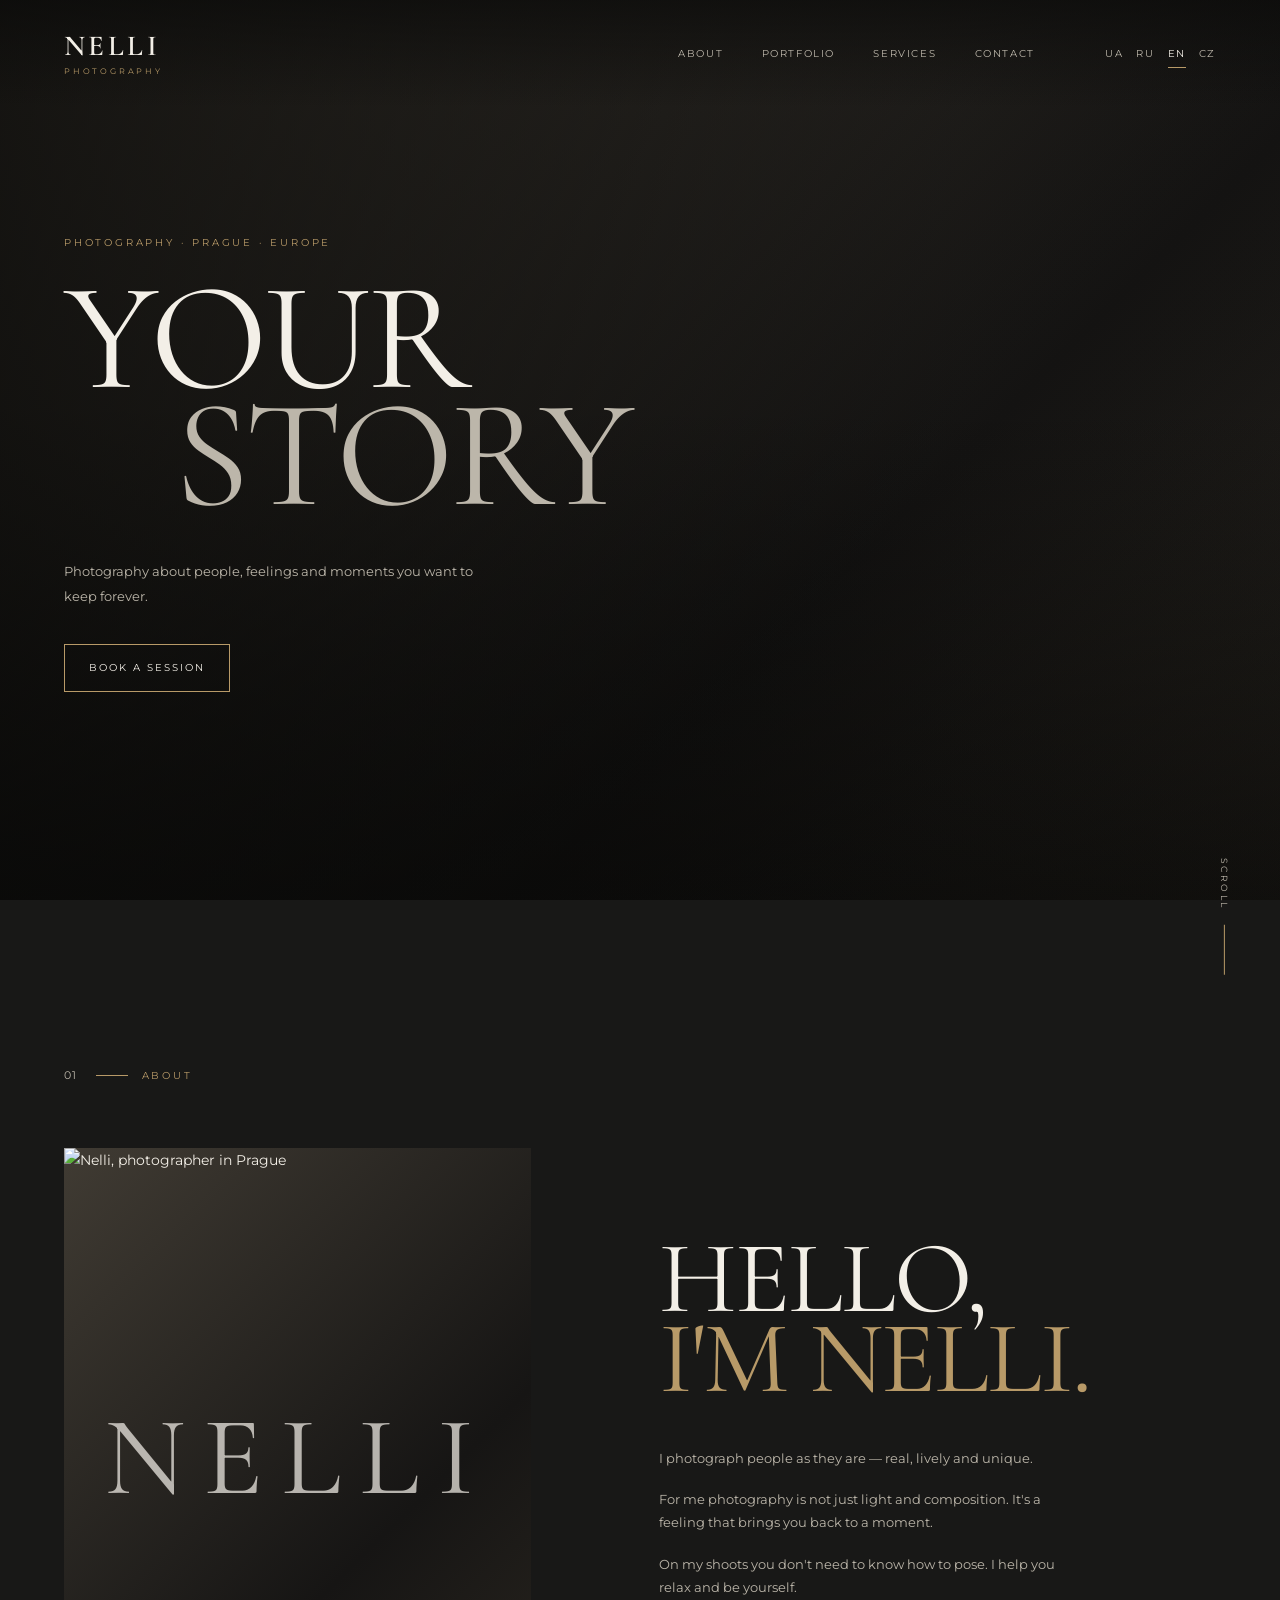
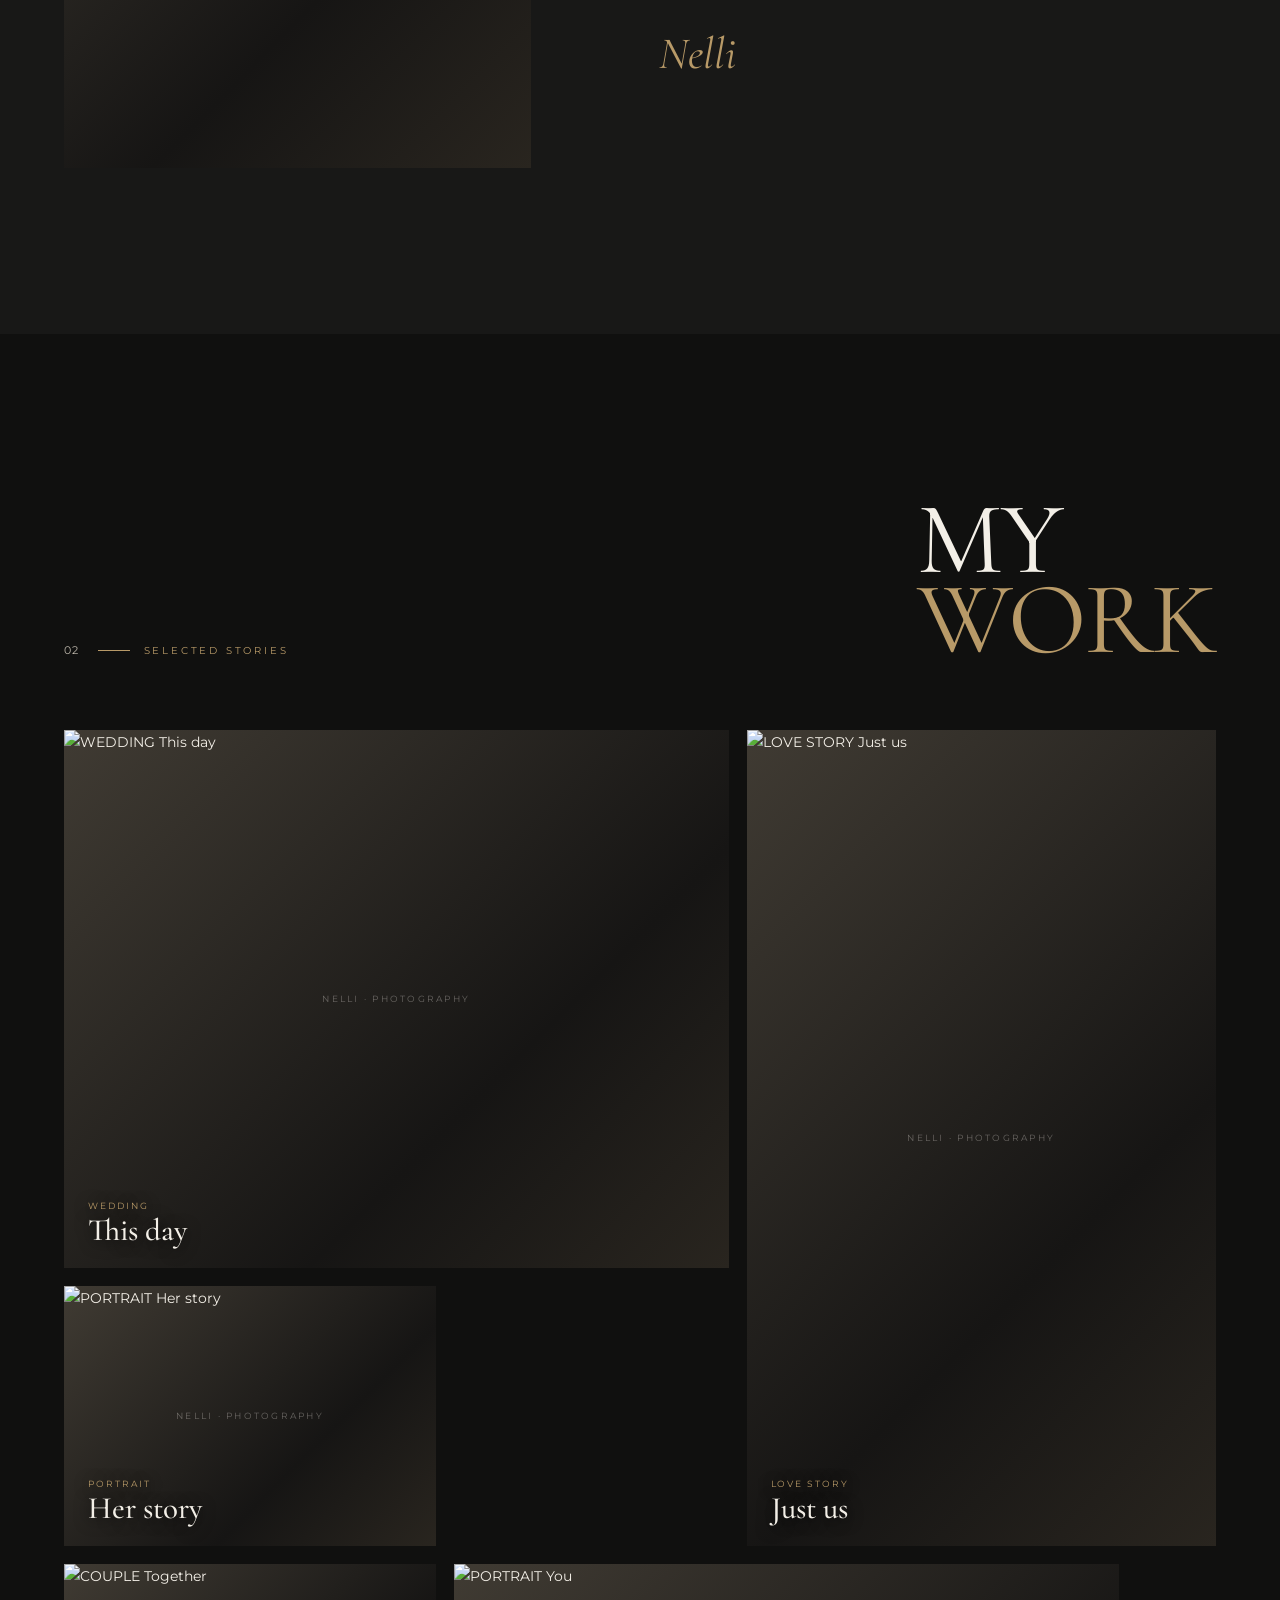
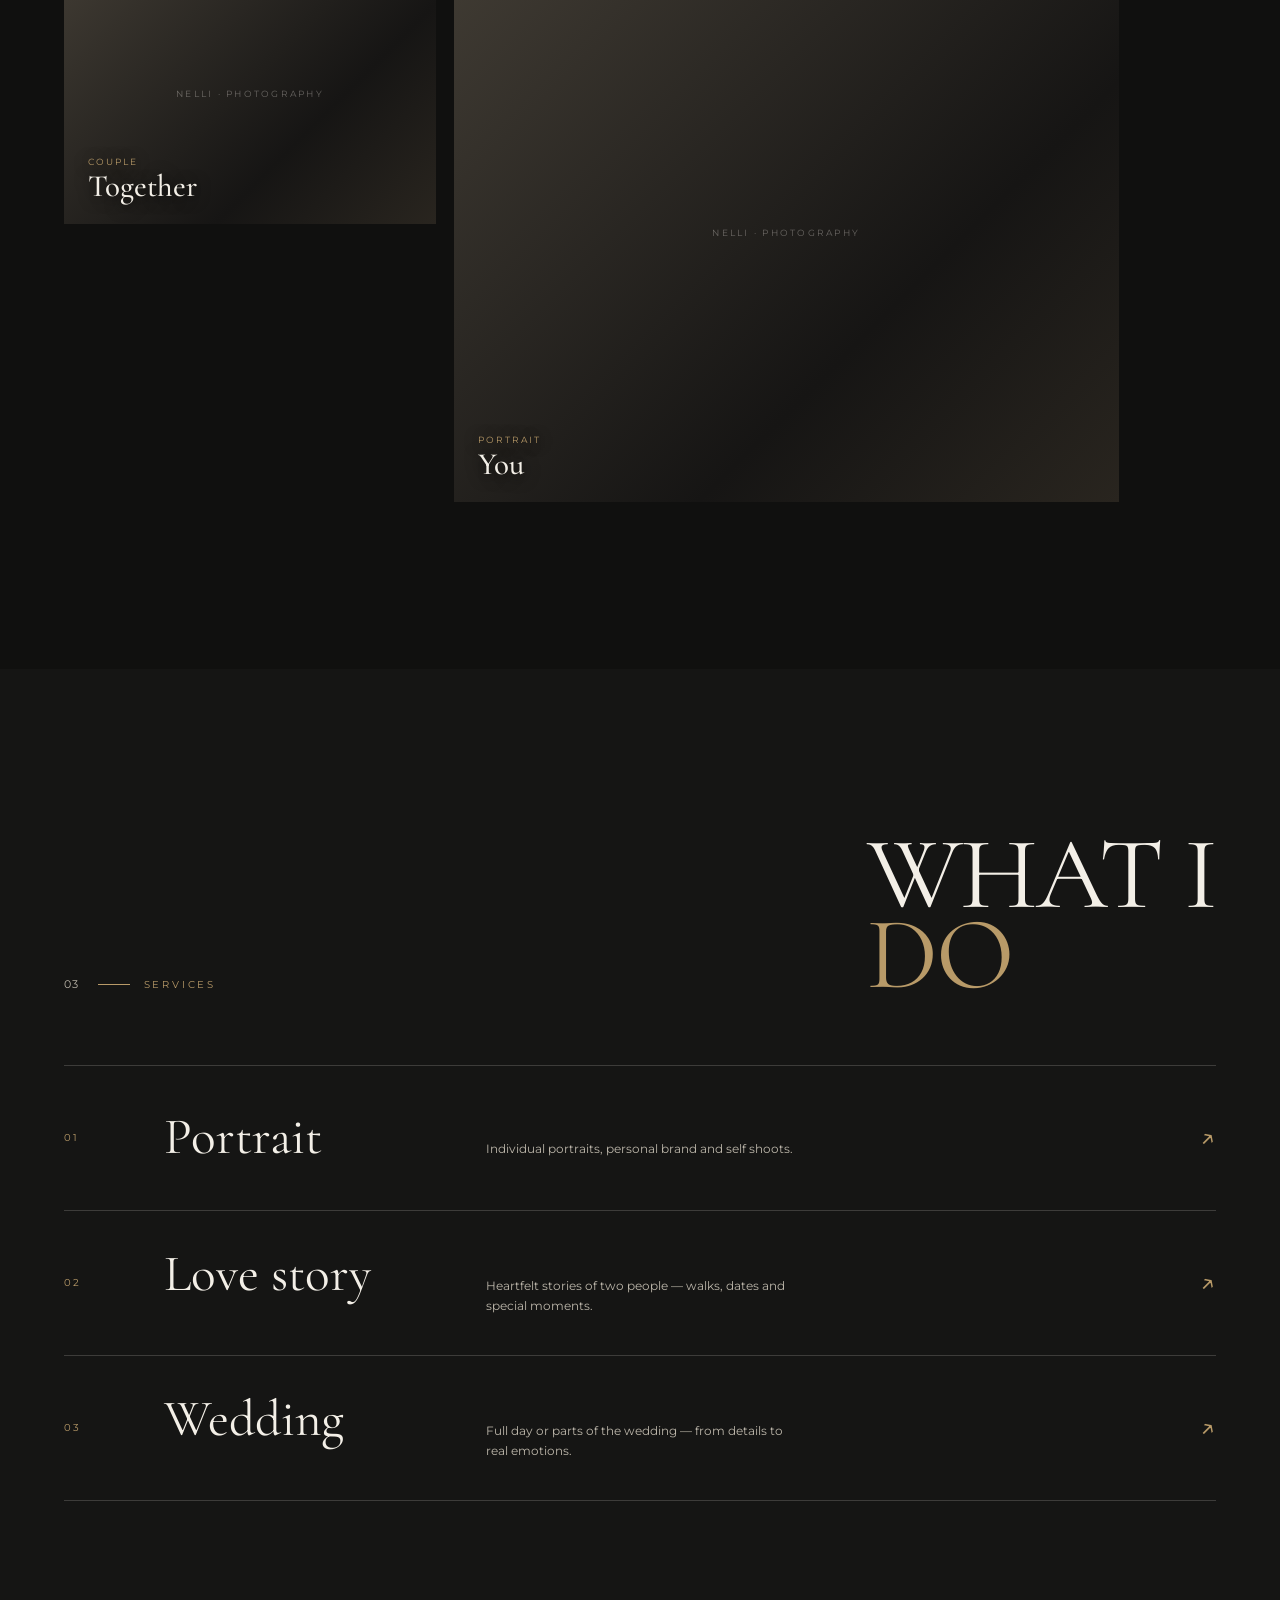
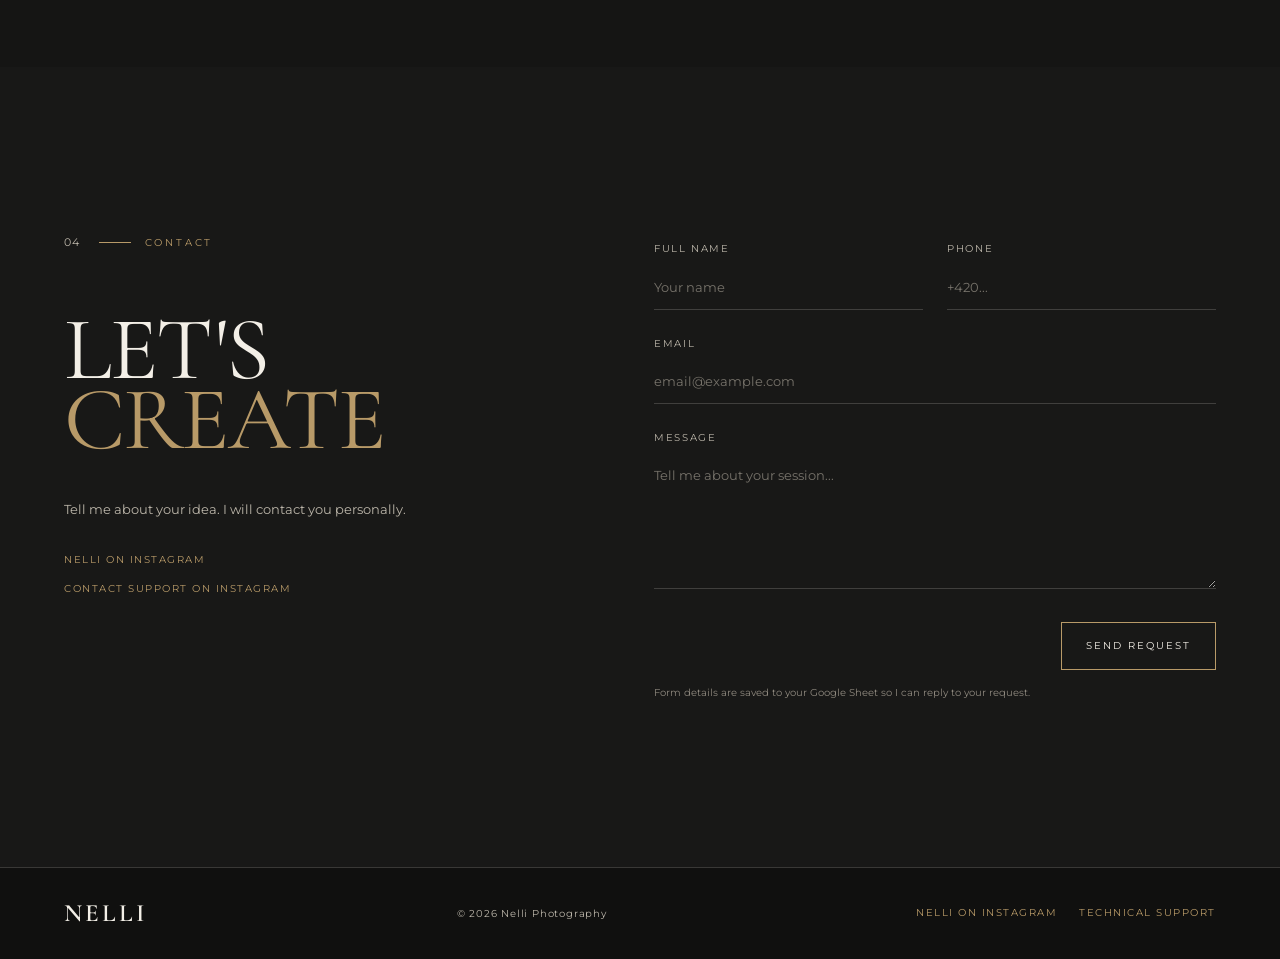
==== commit 055769e2: "Rework site and simplify Google Drive admin" ====
--- a/index.html
+++ b/index.html
@@ -12,11 +12,11 @@
     <meta property="og:title" content="Nelli Photography">
     <meta property="og:description" content="Photography about people, feelings and unforgettable moments.">
     <meta property="og:type" content="website">
-    <meta property="og:image" content="assets/images/about.jpg">
+<meta property="og:image" content="assets/images/about.jpg">
 
     <title>Nelli Photography</title>
 
-    <link rel="icon" href="assets/images/logo.png" type="image/png">
+<link rel="icon" href="assets/images/logo.svg" type="image/svg+xml">
 
     <link rel="preconnect" href="https://fonts.googleapis.com">
     <link rel="preconnect" href="https://fonts.gstatic.com" crossorigin>
@@ -112,7 +112,7 @@
 
     <!-- ABOUT -->
 
-    <section class="about section" id="about">
+    <section class="about section" id="about" data-section="about">
 
         <div class="container">
 
@@ -167,7 +167,7 @@
 
     <!-- PORTFOLIO -->
 
-    <section class="portfolio section" id="portfolio">
+    <section class="portfolio section" id="portfolio" data-section="portfolio">
 
         <div class="container">
 
@@ -239,7 +239,7 @@
 
     <!-- SERVICES -->
 
-    <section class="services section" id="services">
+    <section class="services section" id="services" data-section="services">
 
         <div class="container">
 
@@ -313,7 +313,7 @@
 
     <!-- CONTACT -->
 
-    <section class="contact section" id="contact">
+    <section class="contact section" id="contact" data-section="contact">
 
         <div class="container">
 
@@ -339,10 +339,10 @@
                     </p>
 
                     <div class="contact-details">
-                        <a href="https://www.instagram.com/nelli_photo_prague/" target="_blank" rel="noopener noreferrer" data-t="instagramNelli">
+                        <a href="https://www.instagram.com/nelli_photo_prague/" target="_blank" rel="noopener noreferrer" data-social="nelli" data-t="instagramNelli">
                             Instagram Nelli
                         </a>
-                        <a href="https://www.instagram.com/paparazzi_praha/" target="_blank" rel="noopener noreferrer" data-t="supportButton">
+                        <a href="https://www.instagram.com/paparazzi_praha/" target="_blank" rel="noopener noreferrer" data-social="support" data-t="supportButton">
                             Технічна підтримка
                         </a>
                     </div>
@@ -454,6 +454,7 @@
                         </button>
 
                     </div>
+                    <p class="privacy-note" data-t="privacyNote">Дані форми зберігаються у вашій Google-таблиці, щоб відповісти на запит.</p>
 
                 </form>
 
@@ -482,8 +483,8 @@
         </div>
 
         <div class="footer-links">
-            <a href="https://www.instagram.com/nelli_photo_prague/" target="_blank" rel="noopener noreferrer" data-t="instagramNelli">Instagram Nelli</a>
-            <a href="https://www.instagram.com/paparazzi_praha/" target="_blank" rel="noopener noreferrer" data-t="supportLabel">Technical Support</a>
+            <a href="https://www.instagram.com/nelli_photo_prague/" target="_blank" rel="noopener noreferrer" data-social="nelli" data-t="instagramNelli">Instagram Nelli</a>
+            <a href="https://www.instagram.com/paparazzi_praha/" target="_blank" rel="noopener noreferrer" data-social="support" data-t="supportLabel">Technical Support</a>
         </div>
 
     </div>
@@ -500,6 +501,8 @@
 </div>
 
 
+<script src="config.js"></script>
+<script src="content-model.js"></script>
 <script src="script.js"></script>
 
 </body>
--- a/style.css
+++ b/style.css
@@ -57,6 +57,8 @@
 .about { background: var(--ink-soft); }
 .about-grid { display: grid; grid-template-columns: minmax(300px, .84fr) minmax(300px, 1fr); gap: clamp(56px, 10vw, 160px); align-items: center; }
 .about-photo { position: relative; min-height: 620px; overflow: hidden; background: #28251f; }
+.about-photo:has(img[hidden]) { display: grid; place-items: center; background: linear-gradient(145deg, #39352d, #1c1a17 65%, #514638); }
+.about-photo:has(img[hidden])::after { content: 'NELLI'; position: absolute; z-index: 1; color: rgba(243,239,231,.72); font: 400 clamp(56px, 9vw, 112px)/1 'Cormorant Garamond', serif; letter-spacing: .16em; }
 .about-photo img, .work img { position: relative; z-index: 1; display: block; width: 100%; height: 100%; object-fit: cover; transition: transform 900ms cubic-bezier(.2,.65,.2,1); }
 .about-photo img { min-height: 620px; }
 .about-content h2, .section-heading h2, .contact-intro h2 { margin: 0; font-size: clamp(66px, 8vw, 124px); line-height: .78; letter-spacing: -.02em; text-transform: uppercase; }
@@ -70,6 +72,9 @@
 .section-heading .section-label { margin-bottom: 0; }
 .portfolio-grid { display: grid; grid-template-columns: repeat(12, 1fr); grid-auto-rows: 260px; gap: 18px; }
 .work { position: relative; min-height: 0; overflow: hidden; background: #28251f; cursor: pointer; }
+.work:has(img[hidden]) { background: linear-gradient(145deg, #38332b, #191817 68%, #4a3d2d); cursor: default; }
+.work:has(img[hidden])::after { content: 'NELLI · PHOTOGRAPHY'; position: absolute; top: 50%; left: 50%; z-index: 1; color: rgba(243,239,231,.35); font-size: 9px; letter-spacing: .25em; transform: translate(-50%,-50%); white-space: nowrap; }
+.portfolio-empty { grid-column: 1 / -1; margin: 0; padding: 80px 24px; border: 1px solid var(--line); color: var(--cream-muted); text-align: center; font: 400 30px/1.3 'Cormorant Garamond', serif; }
 .work.big { grid-column: span 7; grid-row: span 2; }
 .work.tall { grid-column: span 5; grid-row: span 3; }
 .work:nth-child(3), .work:nth-child(4) { grid-column: span 4; grid-row: span 1; }
@@ -107,6 +112,7 @@
 .field input:focus, .field textarea:focus { border-color: var(--gold); }
 .form-footer { display: flex; align-items: center; justify-content: space-between; gap: 20px; margin-top: 8px; }
 .form-message { max-width: 300px; color: var(--cream-muted); font-size: 11px; line-height: 1.45; }
+.privacy-note { margin: 15px 0 0; color: #8f897f; font-size: 10px; line-height: 1.6; }
 .submit-button { background: transparent; cursor: pointer; }
 .submit-button:disabled { cursor: wait; opacity: .45; }
 
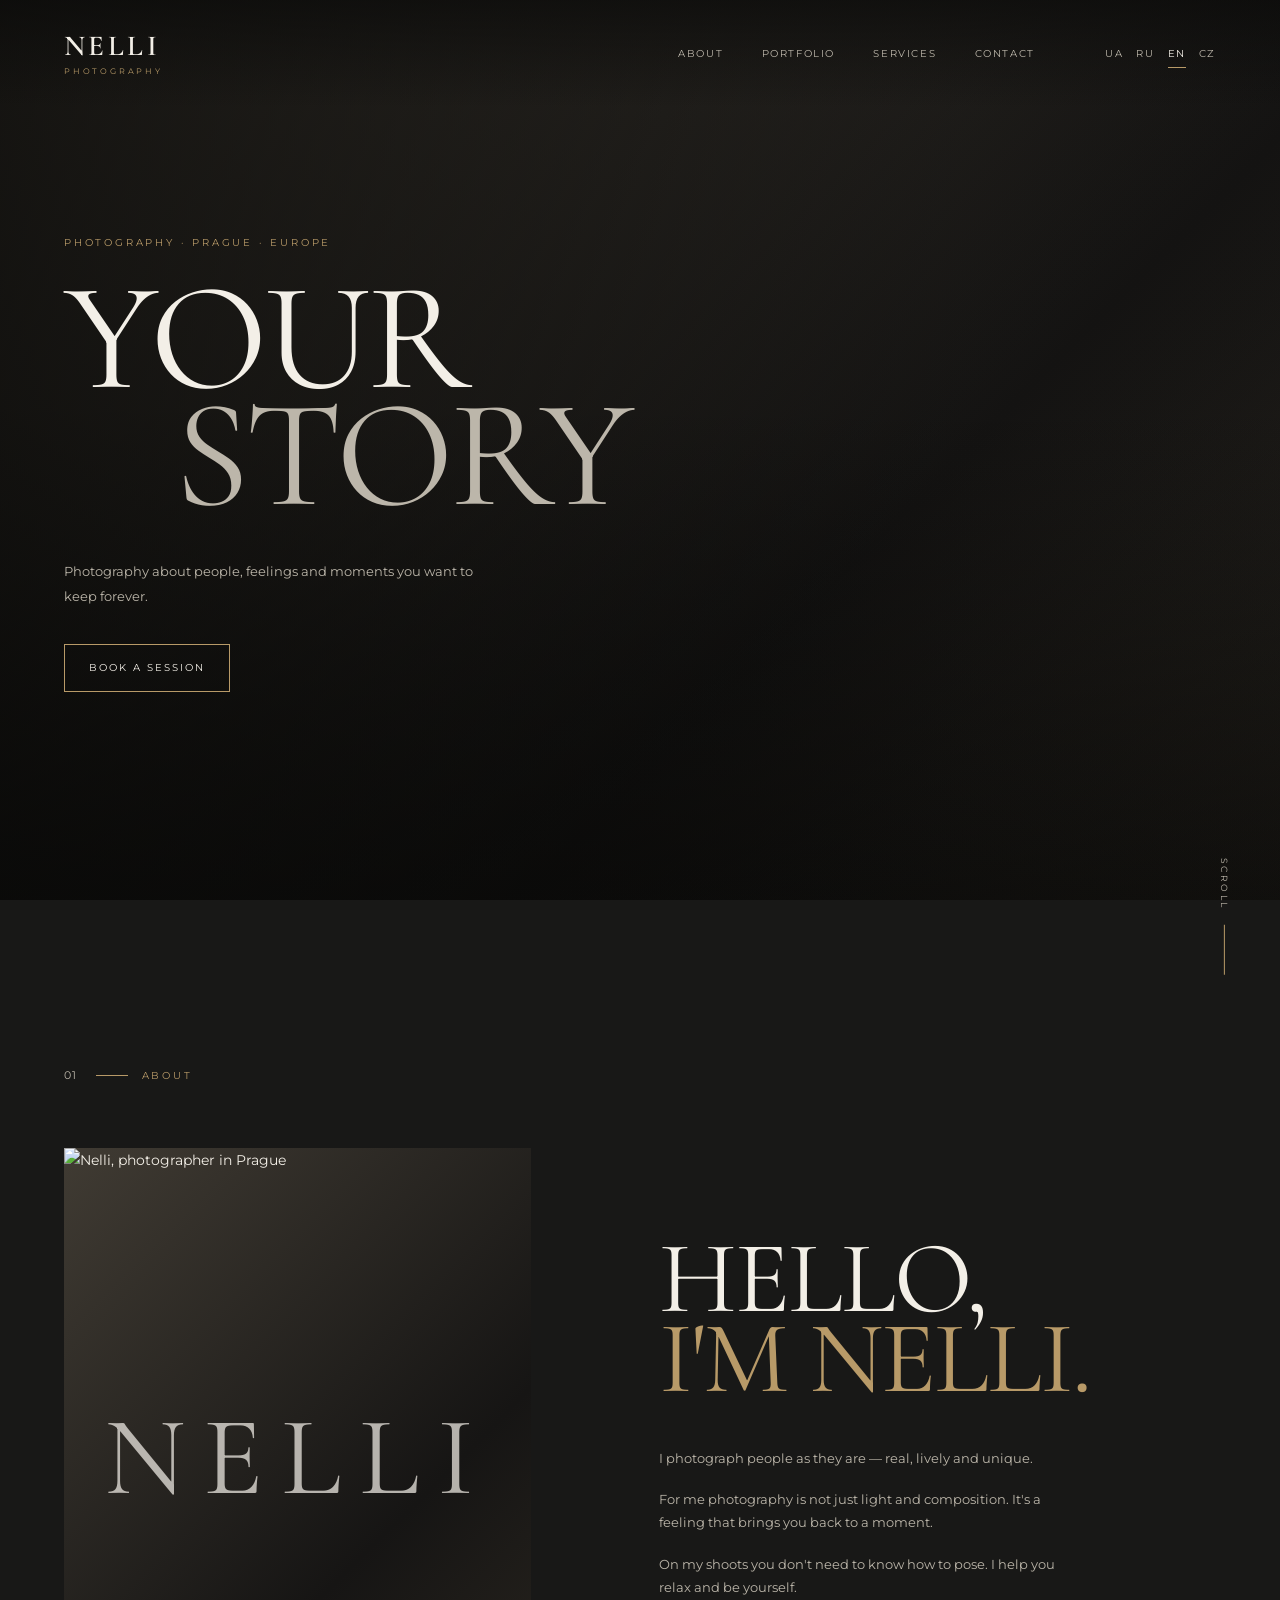
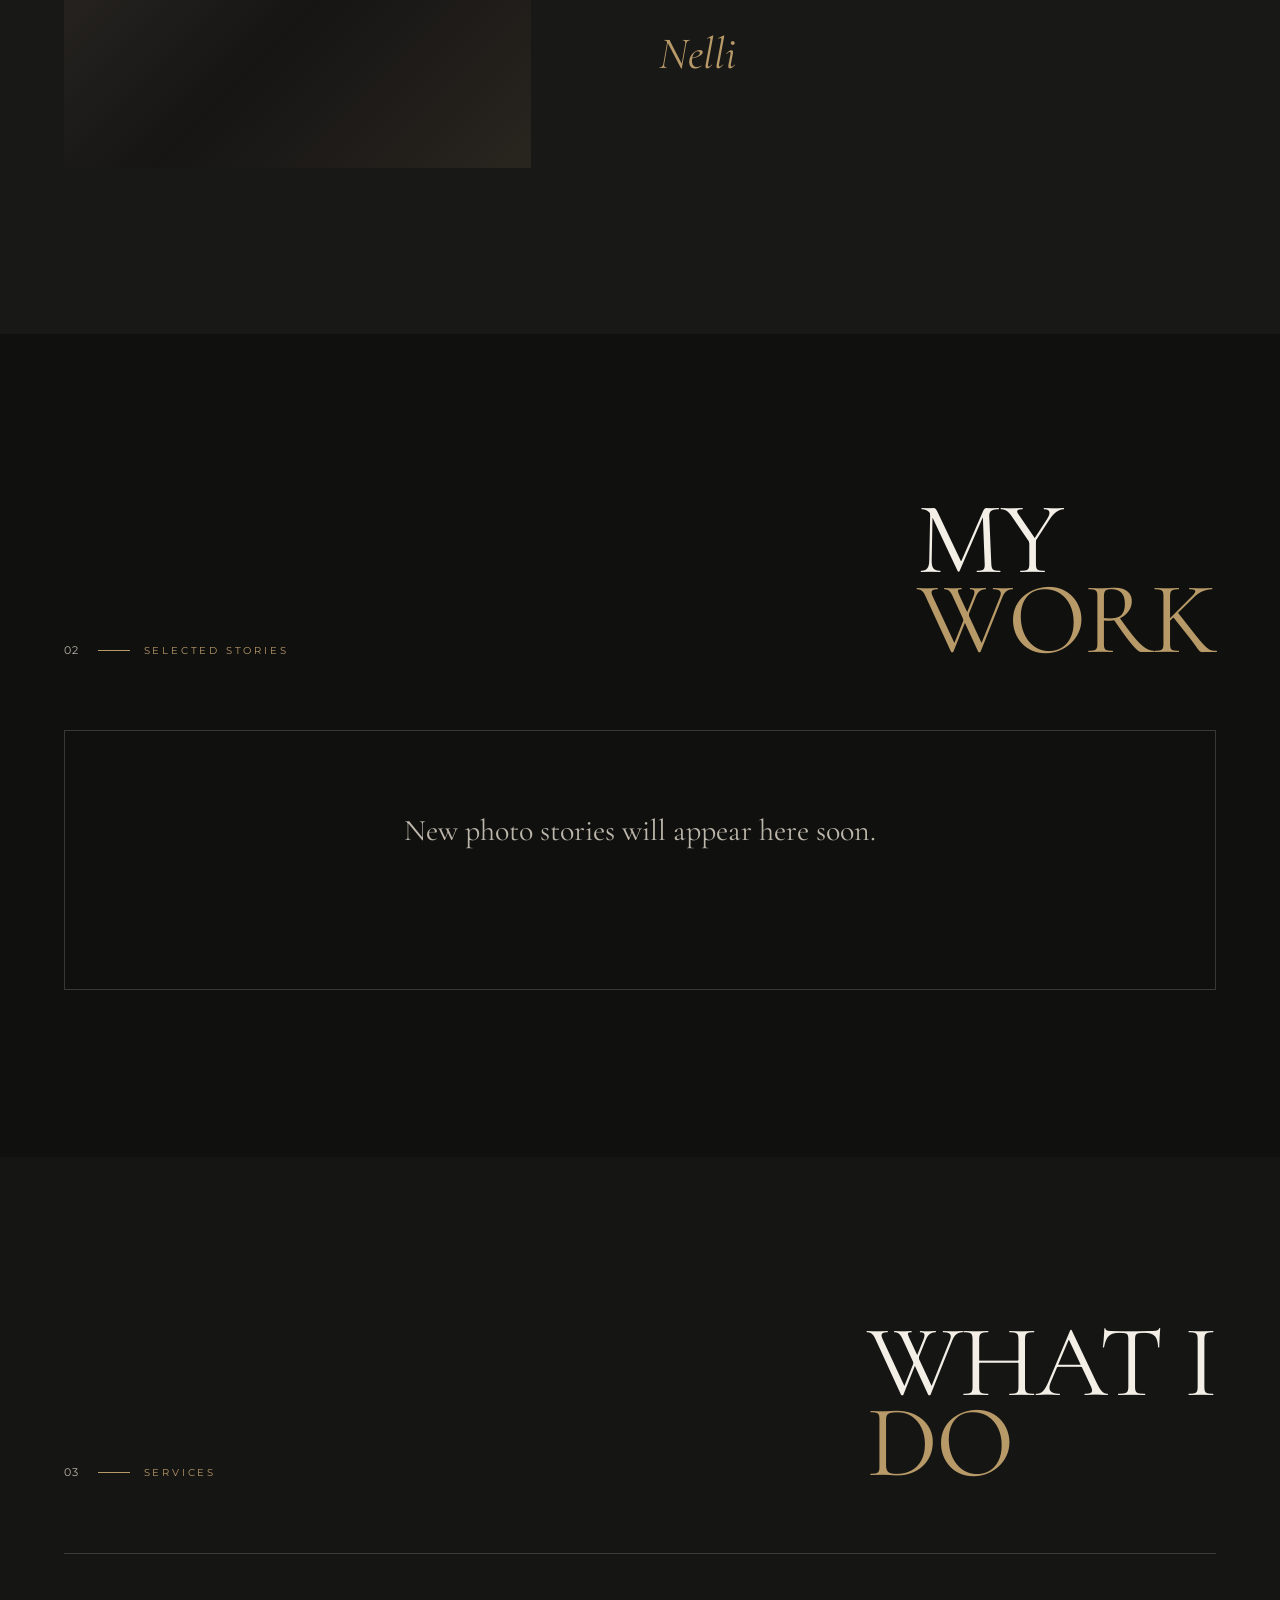
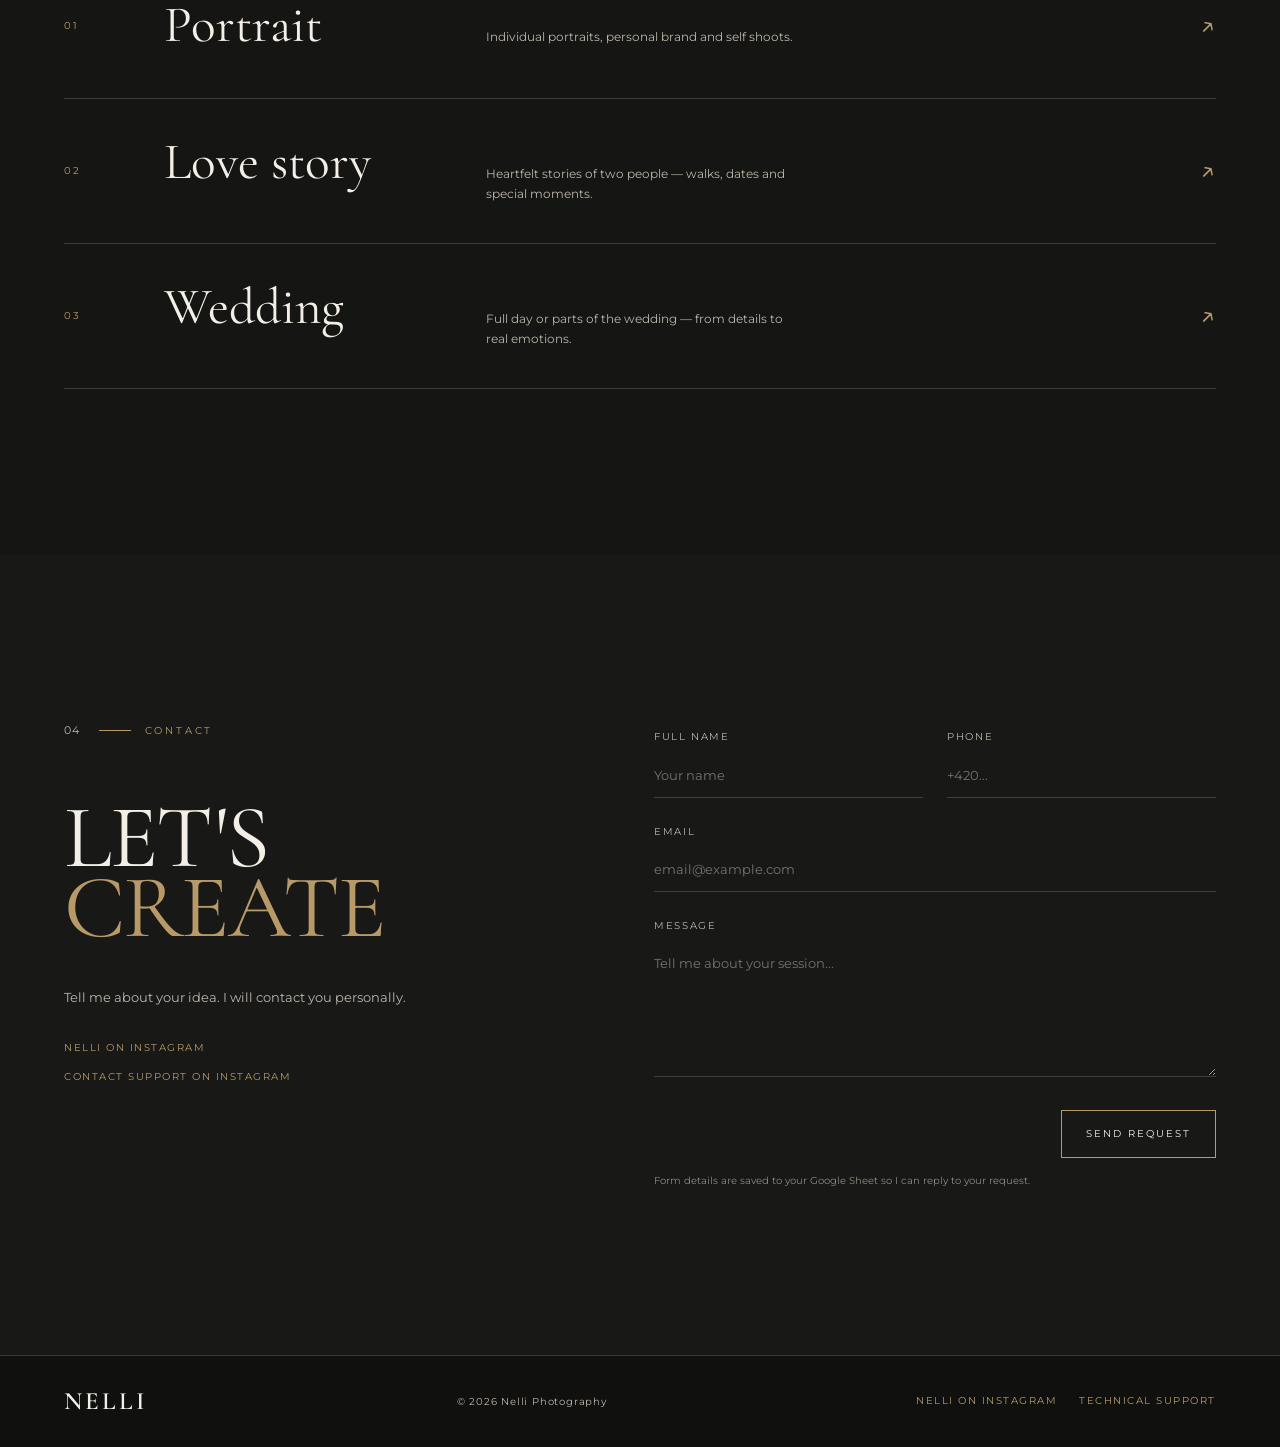
==== commit 37dbef0a: "Remove demo portfolio cards and report upload results" ====
--- a/index.html
+++ b/index.html
@@ -189,47 +189,7 @@
 
 
             <div class="portfolio-grid">
-
-                <div class="work big" data-index="1" data-alt-key="wedding">
-                    <img src="assets/images/portfolio-1.jpg" alt="Wedding photography"/>
-                    <div class="portfolio-info">
-                        <span data-t="wedding">Весілля</span>
-                        <strong data-t="weddingWork">Цей день</strong>
-                    </div>
-                </div>
-
-                <div class="work tall" data-index="2" data-alt-key="love">
-                    <img src="assets/images/portfolio-2.jpg" alt="Love story photography"/>
-                    <div class="portfolio-info">
-                        <span data-t="love">Історія кохання</span>
-                        <strong data-t="loveWork">Тільки ми</strong>
-                    </div>
-                </div>
-
-                <div class="work" data-index="3" data-alt-key="portrait">
-                    <img src="assets/images/portfolio-3.jpg" alt="Portrait photography"/>
-                    <div class="portfolio-info">
-                        <span data-t="portrait">Портрет</span>
-                        <strong data-t="portraitWork">Її історія</strong>
-                    </div>
-                </div>
-
-                <div class="work" data-index="4" data-alt-key="couple">
-                    <img src="assets/images/portfolio-4.jpg" alt="Couple photography"/>
-                    <div class="portfolio-info">
-                        <span data-t="couple">Пара</span>
-                        <strong data-t="coupleWork">Разом</strong>
-                    </div>
-                </div>
-
-                <div class="work" data-index="5" data-alt-key="portrait">
-                    <img src="assets/images/portfolio-5.jpg" alt="Portrait photography"/>
-                    <div class="portfolio-info">
-                        <span data-t="portrait">Портрет</span>
-                        <strong data-t="youWork">Ти</strong>
-                    </div>
-                </div>
-
+                <p class="portfolio-empty" data-t="portfolioEmpty">Нові фотосесії незабаром з’являться тут.</p>
             </div>
 
         </div>
@@ -501,9 +461,9 @@
 </div>
 
 
-<script src="config.js"></script>
+<script src="config.js?v=20261011-2"></script>
 <script src="content-model.js"></script>
-<script src="script.js"></script>
+<script src="script.js?v=20261011-2"></script>
 
 </body>
 </html>
